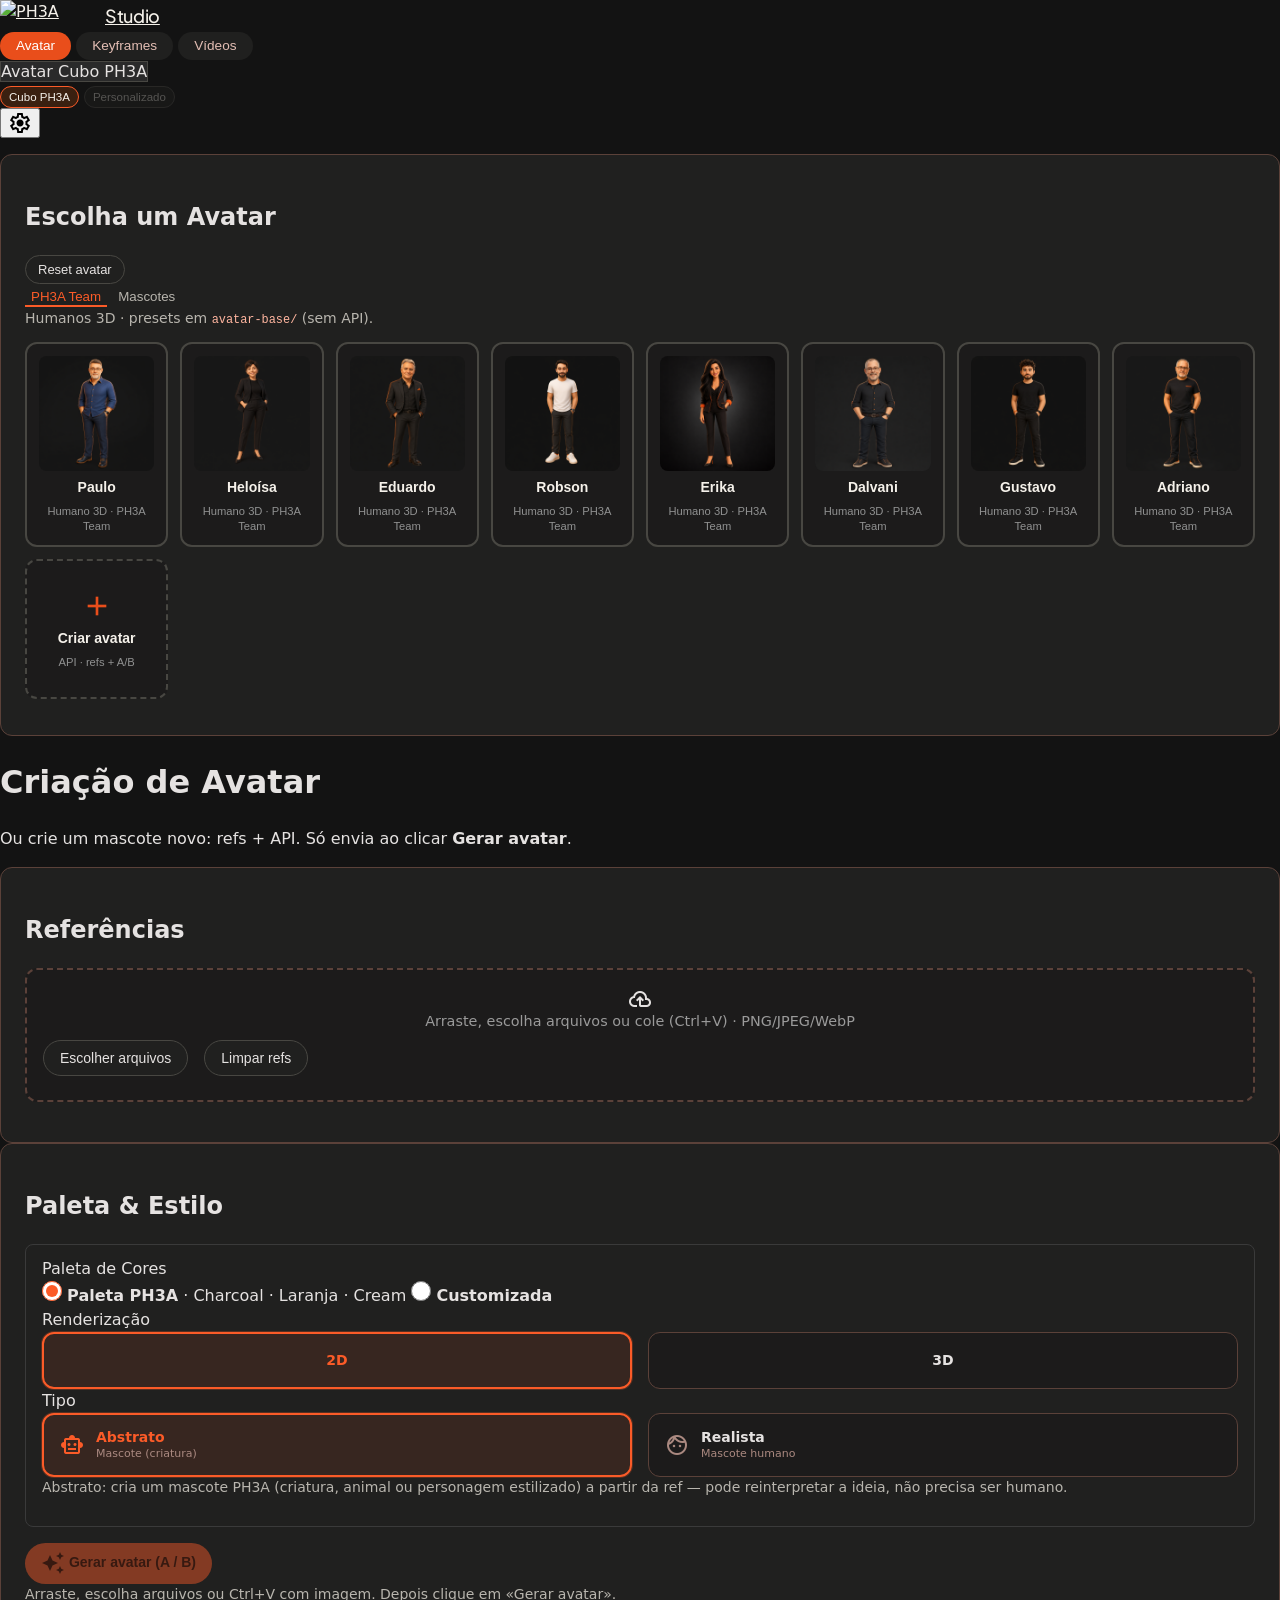
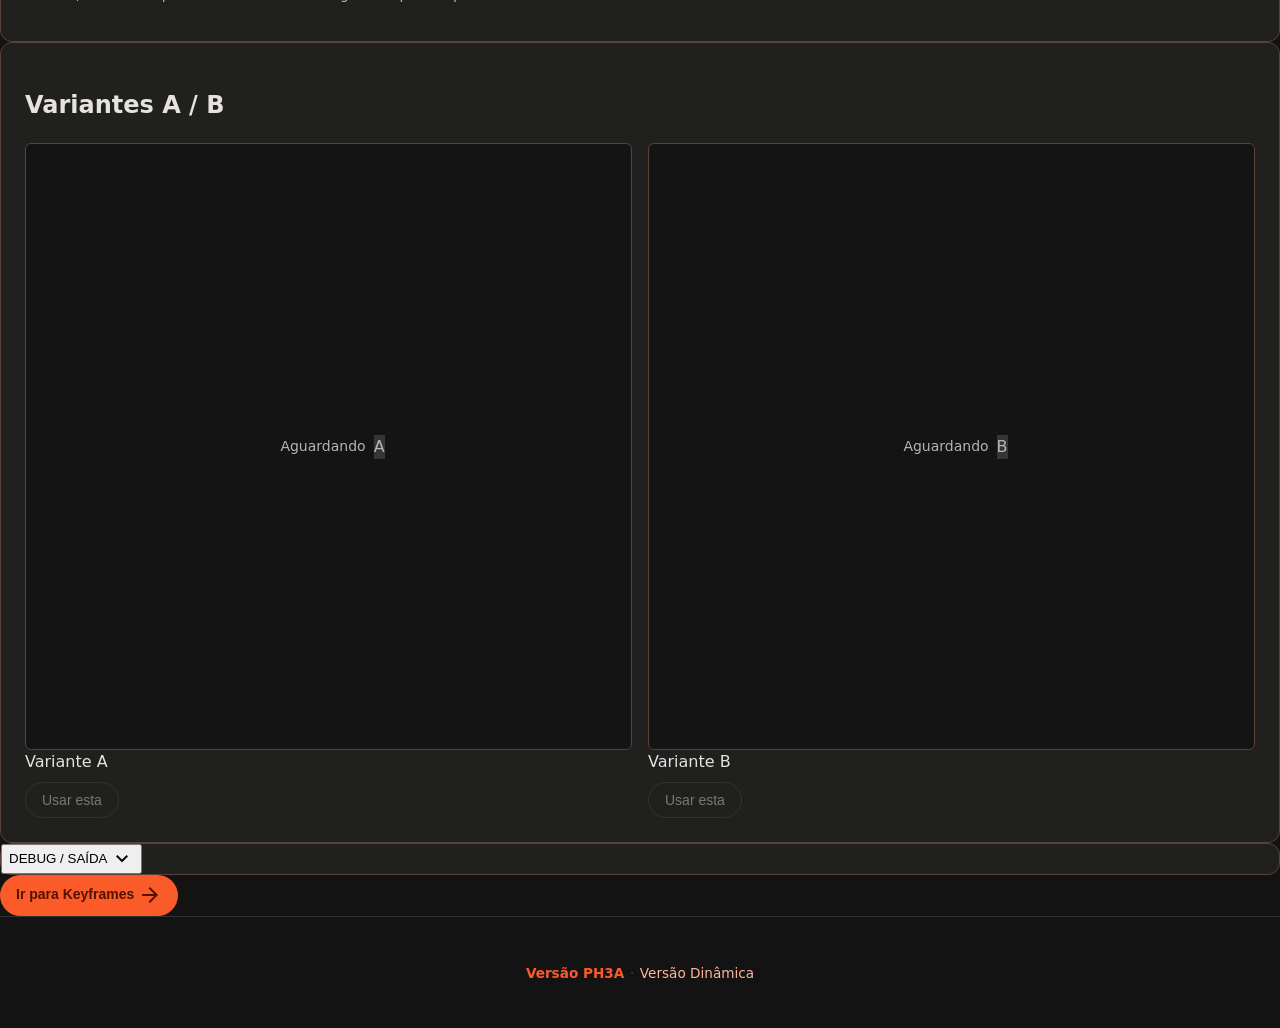
==== ph3a/index.html @ 09129ccf "." ====
<!DOCTYPE html>
<html class="dark" lang="pt-BR">
<head>
  <meta charset="UTF-8" />
  <meta name="viewport" content="width=device-width, initial-scale=1" />
  <title>PH3A Studio v2</title>
  <link rel="shortcut icon" type="image/x-icon" href="https://ph3a.com.br/Content/site/images/favicon-ph3a.ico" />
  <link rel="icon" type="image/x-icon" href="https://ph3a.com.br/Content/site/images/favicon-ph3a.ico" />
  <script src="https://cdn.tailwindcss.com?plugins=forms,container-queries"></script>
  <script src="js/stitch-theme.js"></script>
  <link href="https://fonts.googleapis.com/css2?family=Plus+Jakarta+Sans:wght@400;500;600;700&family=Inter:wght@400;500;600&family=JetBrains+Mono:wght@400&display=swap" rel="stylesheet" />
  <link href="https://fonts.googleapis.com/css2?family=Material+Symbols+Outlined:wght,FILL@100..700,0..1&display=swap" rel="stylesheet" />
  <link rel="stylesheet" href="../styles.css" />
  <link rel="stylesheet" href="css/stitch-bridge.css" />
  <script>window.PH3A_ASSET_BASE = "../";</script>
</head>
<body class="ph3a-stitch bg-background text-on-background font-body-md min-h-screen pb-16">

  <!-- TopNavBar (layout/stitch) -->
  <header class="fixed top-0 w-full h-nav_height z-50 bg-background border-b border-outline-variant flex justify-between items-center px-4 md:px-margin_desktop gap-2">
    <a href="index.html" id="studioBrandLink" class="studio-brand shrink-0 no-underline" aria-label="PH3A Studio — início">
      <img
        id="studioBrandLogo"
        src="https://ph3a.com.br/Content/site/images/logo-ph3.webp"
        alt="PH3A"
        class="studio-brand-logo"
        width="100"
        height="32"
        decoding="async"
      />
      <span id="studioBrandSuffix" class="studio-brand-suffix">Studio</span>
    </a>

    <nav class="flex items-center gap-1 sm:gap-2 overflow-x-auto max-w-[50vw] md:max-w-none" role="tablist">
      <button type="button" class="stitch-tab-btn v2-tab-btn stitch-tab-active px-4 md:px-6 py-2 rounded-full font-label-md text-label-md" data-tab="avatar" role="tab">Avatar</button>
      <button type="button" class="stitch-tab-btn v2-tab-btn stitch-tab-inactive px-4 md:px-6 py-2 rounded-full font-label-md text-label-md" data-tab="keyframes" role="tab">Keyframes</button>
      <button type="button" class="stitch-tab-btn v2-tab-btn stitch-tab-inactive px-4 md:px-6 py-2 rounded-full font-label-md text-label-md" data-tab="videos" role="tab">Vídeos</button>
    </nav>

    <div class="flex items-center gap-2 md:gap-4 shrink-0">
      <img id="navbarAvatarThumb" class="w-8 h-8 rounded-full object-cover border border-primary-container" alt="" hidden />
      <span id="navbarAvatarBadge" class="hidden lg:inline text-label-sm px-2 py-1 rounded-full stitch-badge-cubo max-w-[140px] truncate" title="Avatar em uso nos keyframes">Avatar Cubo PH3A</span>
      <div class="stitch-mode-toggle hidden xl:flex gap-1">
        <button type="button" class="is-active" data-avatar-mode="cubo">Cubo PH3A</button>
        <button type="button" data-avatar-mode="custom" id="btnAvatarModeCustom" disabled>Personalizado</button>
      </div>
      <button type="button" id="btnOpenSettings" class="p-2 rounded-full text-on-surface-variant hover:bg-surface-container-high transition-colors" title="API narrativas">
        <span class="material-symbols-outlined">settings</span>
      </button>
    </div>
  </header>

  <!-- —— Aba Avatar (layout/stitch/avatar-tab.html) —— -->
  <main id="panelAvatar" class="stitch-panel v2-panel is-active" data-panel="avatar">
    <div class="pt-24 px-margin_mobile md:px-margin_desktop flex flex-col items-center">
      <div class="w-full max-w-[920px] space-y-6">
        <section class="stitch-card avatar-picker-v2 p-0 overflow-hidden" id="avatarPickerV2">
          <div class="avatar-picker-v2-header flex items-center justify-between px-6 py-4 bg-surface-container border-b border-outline-variant">
            <h2 class="text-label-md font-headline-md text-on-surface m-0">Escolha um Avatar</h2>
            <button type="button" class="btn secondary avatar-preset-reset shrink-0" id="btnResetAvatarV2" title="Volta ao Cubo PH3A padrão nos Keyframes">
              Reset avatar
            </button>
          </div>
          <div class="avatar-picker-v2-tabs flex bg-surface-container-high border-b border-outline-variant overflow-x-auto" role="tablist" aria-label="Tipo de avatar">
            <button type="button" class="avatar-picker-v2-tab is-active px-6 py-3 text-label-md shrink-0" data-picker-tab="team" role="tab" aria-selected="true">PH3A Team</button>
            <button type="button" class="avatar-picker-v2-tab px-6 py-3 text-label-md text-on-surface-variant shrink-0" data-picker-tab="mascot" role="tab" aria-selected="false">Mascotes</button>
          </div>
          <div class="avatar-picker-v2-body p-6">
            <div id="avatarPickerV2PanelTeam" class="avatar-picker-v2-panel" data-picker-panel="team">
              <p class="hint mb-4">Humanos 3D · presets em <code>avatar-base/</code> (sem API).</p>
              <div id="avatarPickerV2TeamGrid" class="avatar-preset-grid is-loading" aria-busy="true" aria-label="PH3A Team"></div>
            </div>
            <div id="avatarPickerV2PanelMascot" class="avatar-picker-v2-panel hidden" data-picker-panel="mascot" hidden>
              <p class="hint mb-4">Mascotes em <code>ph3a/avatar/</code> — PNG + profile prontos, sem gastar API.</p>
              <div id="avatarPickerV2MascotGrid" class="avatar-preset-grid is-loading" aria-busy="true" aria-label="Mascotes PH3A"></div>
            </div>
            <p class="hint avatar-preset-status mt-4" id="avatarPickerV2Status" aria-live="polite"></p>
          </div>
        </section>

        <div id="avatarCustomBlock" class="space-y-6">
        <div class="mb-2">
          <h1 class="text-headline-lg font-headline-lg text-on-surface">Criação de Avatar</h1>
          <p class="text-body-md text-on-surface-variant mt-2">Ou crie um mascote novo: refs + API. Só envia ao clicar <strong>Gerar avatar</strong>.</p>
        </div>

        <section class="stitch-card">
          <h2 class="text-label-md font-headline-md text-on-surface mb-4">Referências</h2>
          <div class="mascot-drop avatar-ref-zone border-2 border-dashed border-outline-variant rounded-xl p-8 md:p-12 flex flex-col items-center justify-center bg-surface-container-low hover:bg-surface-container-high transition-colors cursor-pointer" id="avatarRefZone" tabindex="0">
            <span class="material-symbols-outlined text-primary text-5xl mb-4">cloud_upload</span>
            <p class="mascot-drop-label text-body-md text-on-surface-variant text-center">Arraste, escolha arquivos ou cole (Ctrl+V) · PNG/JPEG/WebP</p>
            <input type="file" id="avatarFileInput" accept="image/png,image/jpeg,image/webp" multiple hidden />
            <div class="row mt-4 flex flex-wrap gap-2 justify-center">
              <button type="button" class="btn secondary" id="btnPickRefs">Escolher arquivos</button>
              <button type="button" class="btn secondary" id="btnClearRefs">Limpar refs</button>
            </div>
            <div class="mascot-thumbs w-full mt-4" id="avatarRefThumbs"></div>
          </div>
        </section>

        <div class="grid grid-cols-1 md:grid-cols-2 gap-6">
          <section class="stitch-card flex flex-col h-full">
            <h2 class="text-label-md font-headline-md text-on-surface mb-6">Paleta &amp; Estilo</h2>
            <fieldset class="avatar-fieldset border-0 p-0 m-0 space-y-6 flex-grow">
              <div>
                <span class="text-label-sm text-tertiary uppercase tracking-wider mb-3 block">Paleta de Cores</span>
                <div class="flex flex-col gap-3">
                  <label class="avatar-palette-option flex items-center gap-3 cursor-pointer group">
                    <input type="radio" name="paletteMode" value="ph3a" checked class="avatar-palette-radio shrink-0" />
                    <span class="text-body-md text-on-surface group-hover:text-primary transition-colors"><strong>Paleta PH3A</strong> · Charcoal · Laranja · Cream</span>
                  </label>
                  <label class="avatar-palette-option flex items-center gap-3 cursor-pointer group">
                    <input type="radio" name="paletteMode" value="custom" class="avatar-palette-radio shrink-0" />
                    <span class="text-body-md text-on-surface group-hover:text-primary transition-colors"><strong>Customizada</strong></span>
                  </label>
                </div>
                <div id="paletteCustomFields" class="avatar-palette-custom mt-4 space-y-3" hidden>
                  <div class="row avatar-color-row flex flex-wrap gap-3">
                    <label class="field field-inline"><span>Primária</span><input type="color" id="colorPrimary" value="#1a1a1a" /></label>
                    <label class="field field-inline"><span>Acento</span><input type="color" id="colorAccent" value="#E94E1B" /></label>
                    <label class="field field-inline"><span>Claros</span><input type="color" id="colorText" value="#F5F1EA" /></label>
                  </div>
                  <label class="field"><span>Notas (opcional)</span><input type="text" id="paletteNotes" placeholder="ex.: acento só em bordas" /></label>
                </div>
              </div>
              <div>
                <span class="text-label-sm text-tertiary uppercase tracking-wider mb-3 block">Renderização</span>
                <div class="avatar-render-row">
                  <label class="avatar-render-option">
                    <input type="radio" name="renderMode" value="2d" checked class="sr-only" />
                    <span class="avatar-render-label">2D</span>
                  </label>
                  <label class="avatar-render-option">
                    <input type="radio" name="renderMode" value="3d" class="sr-only" />
                    <span class="avatar-render-label">3D</span>
                  </label>
                </div>
              </div>
              <div>
                <span class="text-label-sm text-tertiary uppercase tracking-wider mb-3 block">Tipo</span>
                <div class="avatar-kind-row">
                  <label class="avatar-kind-option" title="Mascote criatura / abstrato PH3A (comportamento atual)">
                    <input type="radio" name="avatarKind" value="abstract" checked class="sr-only" />
                    <span class="material-symbols-outlined avatar-kind-icon" aria-hidden="true">smart_toy</span>
                    <span class="avatar-kind-text">
                      <span class="avatar-kind-label">Abstrato</span>
                      <span class="avatar-kind-desc">Mascote (criatura)</span>
                    </span>
                  </label>
                  <label class="avatar-kind-option" title="Desenho humano estilizado com traços da foto enviada">
                    <input type="radio" name="avatarKind" value="human" class="sr-only" />
                    <span class="material-symbols-outlined avatar-kind-icon" aria-hidden="true">face</span>
                    <span class="avatar-kind-text">
                      <span class="avatar-kind-label">Realista</span>
                      <span class="avatar-kind-desc">Mascote humano</span>
                    </span>
                  </label>
                </div>
                <p class="hint text-caption mt-2 text-tertiary" id="avatarKindHint" aria-live="polite">
                  Abstrato: cria um mascote PH3A (criatura, animal ou personagem estilizado) a partir da ref — pode reinterpretar a ideia, não precisa ser humano.
                </p>
              </div>
            </fieldset>
            <button type="button" class="btn primary w-full mt-8 py-3 flex items-center justify-center gap-2" id="btnGenerateAvatar" disabled>
              <span class="material-symbols-outlined text-[20px]" style="font-variation-settings:'FILL' 1">auto_awesome</span>
              Gerar avatar (A / B)
            </button>
            <p class="hint avatar-status mt-3" id="avatarStatus" aria-live="polite"></p>
          </section>

          <section class="stitch-card">
            <h2 class="text-label-md font-headline-md text-on-surface mb-6">Variantes A / B</h2>
            <div class="avatar-variants-grid grid grid-cols-2 gap-4">
              <div class="avatar-variant-slot is-idle flex flex-col items-center w-full" data-variant="A">
                <div class="avatar-variant-frame relative w-full aspect-square rounded-xl overflow-hidden bg-surface-container-lowest">
                  <div class="avatar-variant-placeholder absolute inset-0">Aguardando</div>
                  <div class="avatar-variant-loading absolute inset-0 z-[2]">
                    <div class="avatar-variant-shimmer" aria-hidden="true"></div>
                    <div class="avatar-variant-spinner" aria-hidden="true"></div>
                    <span class="avatar-variant-loading-text">Gerando…</span>
                  </div>
                  <img class="avatar-variant-img absolute inset-0 w-full h-full object-contain rounded-lg" alt="Variante A" />
                  <div class="avatar-variant-badge absolute top-2 right-2 px-2 py-0.5 rounded text-[10px] font-bold leading-none">A</div>
                </div>
                <span class="avatar-variant-label mt-3 text-label-sm text-on-surface-variant">Variante A</span>
                <div class="avatar-variant-actions mt-3 flex flex-col gap-2 w-full">
                  <button type="button" class="btn secondary avatar-variant-pick w-full" data-pick="A" disabled>Usar esta</button>
                  <button type="button" class="btn secondary avatar-variant-download w-full" hidden>Baixar</button>
                </div>
              </div>
              <div class="avatar-variant-slot is-idle flex flex-col items-center w-full" data-variant="B">
                <div class="avatar-variant-frame relative w-full aspect-square rounded-xl overflow-hidden bg-surface-container-lowest">
                  <div class="avatar-variant-placeholder absolute inset-0">Aguardando</div>
                  <div class="avatar-variant-loading absolute inset-0 z-[2]">
                    <div class="avatar-variant-shimmer" aria-hidden="true"></div>
                    <div class="avatar-variant-spinner" aria-hidden="true"></div>
                    <span class="avatar-variant-loading-text">Gerando…</span>
                  </div>
                  <img class="avatar-variant-img absolute inset-0 w-full h-full object-contain rounded-lg" alt="Variante B" />
                  <div class="avatar-variant-badge absolute top-2 right-2 px-2 py-0.5 rounded text-[10px] font-bold leading-none">B</div>
                </div>
                <span class="avatar-variant-label mt-3 text-label-sm text-on-surface-variant">Variante B</span>
                <div class="avatar-variant-actions mt-3 flex flex-col gap-2 w-full">
                  <button type="button" class="btn secondary avatar-variant-pick w-full" data-pick="B" disabled>Usar esta</button>
                  <button type="button" class="btn secondary avatar-variant-download w-full" hidden>Baixar</button>
                </div>
              </div>
            </div>
          </section>
        </div>

        <section class="stitch-card avatar-debug-section p-0 overflow-hidden" id="avatarDebugSection">
          <button type="button" class="avatar-debug-toggle w-full flex items-center justify-between px-6 py-4 text-left bg-surface-container hover:bg-surface-container-high transition-colors" id="avatarDebugToggle" aria-expanded="false">
            <span class="text-label-md font-headline-md text-on-surface">DEBUG / SAÍDA</span>
            <span class="material-symbols-outlined text-on-surface-variant avatar-debug-chevron transition-transform duration-200" id="avatarDebugChevron">expand_more</span>
          </button>
          <div class="avatar-debug-body hidden border-t border-outline-variant" id="avatarDebugBody">
            <div class="avatar-debug-tabs flex bg-surface-container-high border-b border-outline-variant overflow-x-auto" role="tablist">
              <button type="button" class="avatar-debug-tab is-active px-6 py-3 text-label-md shrink-0" data-debug-tab="profile" role="tab">Profile keyframes</button>
              <button type="button" class="avatar-debug-tab px-6 py-3 text-label-md text-on-surface-variant shrink-0" data-debug-tab="api" role="tab">API GPT</button>
            </div>
            <div class="p-6 space-y-3">
              <div id="avatarDebugPanelProfile" class="avatar-debug-panel" data-debug-panel="profile">
                <div class="flex flex-wrap gap-2 mb-3">
                  <button type="button" class="btn primary" id="btnCopyAvatarOutput">
                    <span class="material-symbols-outlined text-[16px] align-middle">content_copy</span> Copiar profile
                  </button>
                </div>
                <p class="hint mb-2" id="avatarDebugProfileHint">Substitui CUBO_PH nos prompts quando «Personalizado» estiver ativo. Gere o avatar para preencher.</p>
                <textarea id="avatarOutputText" class="output-text avatar-output-text w-full min-h-[220px] custom-scrollbar resize-y" readonly spellcheck="false" placeholder="Profile aparece aqui após gerar…"></textarea>
              </div>
              <div id="avatarDebugPanelApi" class="avatar-debug-panel hidden" data-debug-panel="api">
                <p class="hint mb-2">Prompts enviados e respostas brutas (visão gpt-4o-mini + images/edits).</p>
                <textarea id="avatarApiDebugText" class="output-text w-full min-h-[220px] custom-scrollbar resize-y font-mono text-sm" readonly spellcheck="false" placeholder="Log da API aparece aqui após gerar…"></textarea>
              </div>
            </div>
          </div>
        </section>
        </div><!-- /avatarCustomBlock -->

        <footer class="flex justify-end pt-2 pb-8">
          <button type="button" class="btn primary px-8 py-3 flex items-center gap-2" id="btnGoKeyframes">
            Ir para Keyframes <span class="material-symbols-outlined">arrow_forward</span>
          </button>
        </footer>
      </div>
    </div>
  </main>

  <!-- —— Aba Keyframes (layout/stitch/keyframes-tab.html) —— -->
  <main id="panelKeyframes" class="stitch-panel v2-panel" data-panel="keyframes" hidden>
    <div class="pt-nav_height pb-20 px-margin_mobile md:px-margin_desktop">
      <div class="max-w-[1100px] mx-auto mt-8 space-y-10">
        <section class="space-y-4">
          <div class="section-heading-row flex items-center justify-between gap-4 flex-wrap">
            <div class="flex items-center gap-4">
              <span class="w-10 h-10 rounded-full bg-primary-container text-on-primary-container flex items-center justify-center font-bold shrink-0">1</span>
              <h2 class="text-headline-md font-headline-md">Base do Produto</h2>
            </div>
            <button type="button" class="btn secondary shrink-0" id="btnBaseExample" data-studio-dynamic-only hidden>Exemplo</button>
          </div>
          <div class="stitch-card space-y-4">
            <div data-studio-ph3a-only class="base-preset-block">
              <label class="field block">
                <span class="base-preset-label text-label-md">Base de conhecimento</span>
                <div class="row align-end flex flex-wrap gap-2 mt-2">
                  <select id="basePreset" class="base-select flex-1 min-w-[200px] h-12 px-4">
                    <option value="">Escolhe o produto</option>
                  </select>
                  <button type="button" class="btn primary" id="btnLoadPreset" disabled>Carregar base</button>
                </div>
              </label>
              <p class="hint" id="basePresetHint">Não encontrou o produto? Use «Entrada manual ou upload» abaixo com um .txt seu.</p>
            </div>
            <div data-studio-dynamic-only hidden>
              <p class="hint mb-3">White label — envie ou cole a base do cliente (.txt). A IA analisa marca, paleta e metáforas visuais antes das narrativas.</p>
            </div>
            <details id="baseManualDetails" class="base-manual-details">
              <summary class="base-manual-summary">Entrada manual ou upload de arquivo (.txt)</summary>
              <div class="base-manual-inner space-y-4">
                <label class="field block">
                  <span>Upload de arquivo</span>
                  <input type="file" id="fileBase" accept=".txt,text/plain" class="mt-2 w-full" />
                </label>
                <label class="field block">
                  <span>Colar base de dados</span>
                  <textarea id="baseText" rows="6" placeholder="Cole o conteúdo aqui…" class="mt-2 w-full"></textarea>
                </label>
                <div data-studio-dynamic-only hidden class="space-y-3">
                  <button type="button" class="btn primary w-full sm:w-auto" id="btnAnalyzeBase">Carregar base</button>
                  <p class="hint dynamic-base-status" id="dynamicBaseStatus" aria-live="polite">Cole a base do cliente e clique em «Carregar base».</p>
                  <p class="hint dynamic-brand-summary" id="dynamicBrandSummary" hidden></p>
                  <div id="dynamicPalettePicker" class="dynamic-palette-picker" hidden>
                    <span class="text-label-sm text-tertiary uppercase tracking-wider block mb-3">Paleta sugerida (escolha uma)</span>
                    <div id="dynamicPaletteGrid" class="dynamic-palette-grid"></div>
                  </div>
                </div>
              </div>
            </details>
            <div class="row flex flex-wrap gap-4">
              <label class="field flex flex-1 min-w-[180px]"><span>Produto (tela)</span><input type="text" id="productName" placeholder="NOME DO PRODUTO" /></label>
              <label class="field flex flex-1 min-w-[180px]"><span>Tagline (cena 4)</span><input type="text" id="tagline" placeholder="Frase pt-BR" /></label>
            </div>
            <label class="field block" data-studio-ph3a-only>
              <span>Perfil</span>
              <select id="productProfile" class="mt-2 w-full h-12 px-4">
                <option value="auto">Automático</option>
                <option value="databusca">DataBusca</option>
                <option value="datatag">DataTag</option>
                <option value="datafraud">DataFraud</option>
                <option value="datadossie">DataDossiê</option>
                <option value="datacob">DataCob</option>
                <option value="datarc6">DataRC6</option>
                <option value="generic">Genérico</option>
              </select>
            </label>
            <button type="button" class="btn primary" id="btnNarratives">Gerar 5 narrativas</button>
            <p class="hint" id="narrativeSourceHint"></p>
          </div>
        </section>

        <section class="space-y-4">
          <div class="flex items-center gap-4">
            <span class="w-10 h-10 rounded-full bg-primary-container text-on-primary-container flex items-center justify-center font-bold shrink-0">2</span>
            <h2 class="text-headline-md font-headline-md">Narrativa</h2>
          </div>
          <div class="stitch-card">
            <p class="hint mb-4" id="narrativeHint">Carregue a base e gere narrativas.</p>
            <div id="narrativeList" class="narrative-list space-y-3"></div>
          </div>
        </section>

        <section class="space-y-4" id="keyframesApiSection">
          <div class="flex items-center justify-between flex-wrap gap-4">
            <div class="flex items-center gap-4">
              <span class="w-10 h-10 rounded-full bg-primary-container text-on-primary-container flex items-center justify-center font-bold shrink-0">3</span>
              <h2 class="text-headline-md font-headline-md">Keyframes por API</h2>
            </div>
          </div>
          <div class="stitch-card space-y-4">
            <p class="hint" id="kfApiNarrativeHint">Selecione narrativa no §2.</p>
            <div class="mascot-drop border-2 border-dashed border-outline-variant rounded-xl p-6 bg-surface-container-low" id="mascotDropZone">
              <p class="mascot-drop-label text-center text-on-surface-variant mb-3">Referência visual do avatar (auto se personalizado; ou arraste fotos do cubo)</p>
              <input type="file" id="mascotFileInput" accept="image/png,image/jpeg,image/webp" multiple hidden />
              <div class="flex justify-center"><button type="button" class="btn secondary mascot-pick-btn" id="btnMascotPick">Escolher arquivos</button></div>
              <div class="mascot-thumbs mt-4" id="mascotThumbs"></div>
            </div>
            <div class="kf-gen-toolbar space-y-3">
              <div class="row kf-gen-buttons flex flex-wrap gap-2">
                <button type="button" class="btn" data-kf-gen="1" disabled>KF 1</button>
                <button type="button" class="btn" data-kf-gen="2" disabled>KF 2</button>
                <button type="button" class="btn" data-kf-gen="3" disabled>KF 3</button>
                <button type="button" class="btn" data-kf-gen="4" disabled>KF 4</button>
                <span class="kf-gen-sep hidden sm:inline">|</span>
                <button type="button" class="btn primary" data-kf-gen="1-2" disabled>1–2</button>
                <button type="button" class="btn primary" data-kf-gen="3-4" disabled>3–4</button>
              </div>
              <div class="row flex flex-wrap gap-2">
                <button type="button" class="btn secondary" id="btnKfDownloadAll">Baixar 4</button>
                <button type="button" class="btn secondary" id="btnKfClear">Limpar</button>
              </div>
            </div>
            <p class="gemini-status" id="kfApiStatus" aria-live="polite"></p>
            <div class="kf-preview-grid grid grid-cols-2 md:grid-cols-4 gap-4" id="kfPreviewGrid">
              <div class="kf-slot is-idle" data-kf="1">
                <p class="kf-slot-title text-label-sm mb-2">keyframe_1.png</p>
                <div class="kf-slot-frame aspect-video bg-surface-container-low rounded-lg border border-outline-variant relative overflow-hidden">
                  <div class="kf-slot-idle absolute inset-0"><span class="kf-slot-idle-icon">16:9</span><span class="kf-slot-idle-text text-label-sm">Aguardando</span></div>
                  <div class="kf-slot-loading absolute inset-0 bg-surface-container-highest/40"><div class="kf-spinner"></div><span class="kf-slot-loading-text text-label-sm">Gerando…</span></div>
                  <div class="kf-slot-error absolute inset-0"><span class="kf-slot-error-text">Falhou</span></div>
                  <img class="kf-slot-img absolute inset-0 w-full h-full object-cover" alt="" />
                </div>
                <button type="button" class="btn secondary kf-slot-download mt-2 w-full text-sm" hidden>Baixar</button>
              </div>
              <div class="kf-slot is-idle" data-kf="2">
                <p class="kf-slot-title text-label-sm mb-2">keyframe_2.png</p>
                <div class="kf-slot-frame aspect-video bg-surface-container-low rounded-lg border border-outline-variant relative overflow-hidden">
                  <div class="kf-slot-idle absolute inset-0"><span class="kf-slot-idle-icon">16:9</span><span class="kf-slot-idle-text text-label-sm">Aguardando</span></div>
                  <div class="kf-slot-loading absolute inset-0 bg-surface-container-highest/40"><div class="kf-spinner"></div><span class="kf-slot-loading-text text-label-sm">Gerando…</span></div>
                  <div class="kf-slot-error absolute inset-0"><span class="kf-slot-error-text">Falhou</span></div>
                  <img class="kf-slot-img absolute inset-0 w-full h-full object-cover" alt="" />
                </div>
                <button type="button" class="btn secondary kf-slot-download mt-2 w-full text-sm" hidden>Baixar</button>
              </div>
              <div class="kf-slot is-idle" data-kf="3">
                <p class="kf-slot-title text-label-sm mb-2">keyframe_3.png</p>
                <div class="kf-slot-frame aspect-video bg-surface-container-low rounded-lg border border-outline-variant relative overflow-hidden">
                  <div class="kf-slot-idle absolute inset-0"><span class="kf-slot-idle-icon">16:9</span><span class="kf-slot-idle-text text-label-sm">Aguardando</span></div>
                  <div class="kf-slot-loading absolute inset-0 bg-surface-container-highest/40"><div class="kf-spinner"></div><span class="kf-slot-loading-text text-label-sm">Gerando…</span></div>
                  <div class="kf-slot-error absolute inset-0"><span class="kf-slot-error-text">Falhou</span></div>
                  <img class="kf-slot-img absolute inset-0 w-full h-full object-cover" alt="" />
                </div>
                <button type="button" class="btn secondary kf-slot-download mt-2 w-full text-sm" hidden>Baixar</button>
              </div>
              <div class="kf-slot is-idle" data-kf="4">
                <p class="kf-slot-title text-label-sm mb-2">keyframe_4.png</p>
                <div class="kf-slot-frame aspect-video bg-surface-container-low rounded-lg border border-outline-variant relative overflow-hidden">
                  <div class="kf-slot-idle absolute inset-0"><span class="kf-slot-idle-icon">16:9</span><span class="kf-slot-idle-text text-label-sm">Aguardando</span></div>
                  <div class="kf-slot-loading absolute inset-0 bg-surface-container-highest/40"><div class="kf-spinner"></div><span class="kf-slot-loading-text text-label-sm">Gerando…</span></div>
                  <div class="kf-slot-error absolute inset-0"><span class="kf-slot-error-text">Falhou</span></div>
                  <img class="kf-slot-img absolute inset-0 w-full h-full object-cover" alt="" />
                </div>
                <button type="button" class="btn secondary kf-slot-download mt-2 w-full text-sm" hidden>Baixar</button>
              </div>
            </div>
          </div>
        </section>

        <footer class="flex justify-end pt-2 pb-8">
          <button type="button" class="btn primary px-8 py-3 flex items-center gap-2" id="btnGoVideos">
            Ir para Vídeos <span class="material-symbols-outlined">arrow_forward</span>
          </button>
        </footer>
      </div>
    </div>
  </main>

  <!-- —— Aba Vídeos (layout/stitch/videos-tab.html) —— -->
  <main id="panelVideos" class="stitch-panel v2-panel" data-panel="videos" hidden>
    <div class="pt-24 pb-12 px-margin_mobile md:px-margin_desktop max-w-container_max_width mx-auto">
      <div class="mb-8 relative overflow-hidden rounded-xl bg-surface-container-low border border-outline-variant p-6 md:p-8">
        <div class="relative z-10">
          <div class="flex items-center gap-2 mb-2">
            <span class="inline-block w-3 h-3 rounded-full bg-primary-container animate-pulse"></span>
            <h1 class="text-headline-lg font-headline-lg text-on-surface" id="videosAvatarBanner">Avatar Cubo PH3A — CUBO-PH</h1>
          </div>
          <p class="text-on-surface-variant max-w-2xl font-body-md">Roteiros para Google Flow — escolha Omni ou Extend, gere os <code>.txt</code> e copie para o Flow.</p>
        </div>
        <div class="absolute -right-20 -top-20 w-64 h-64 bg-primary-container opacity-10 rounded-full blur-[100px]"></div>
      </div>

      <div class="grid grid-cols-1 lg:grid-cols-12 gap-gutter">
        <section class="lg:col-span-8 flex flex-col gap-gutter">
          <h2 class="text-headline-md font-headline-md text-on-surface px-2">Modo de Vídeo</h2>
          <div class="ph3a-video-modes grid grid-cols-1 md:grid-cols-2 gap-gutter" id="videoModeCards" role="radiogroup" aria-label="Modo de vídeo no Flow">
            <label class="ph3a-mode-card stitch-card group cursor-pointer is-selected" data-mode="omni">
              <input type="radio" name="vertente" value="omni" checked class="sr-only" />
              <h3 class="text-headline-md font-headline-md mb-2">Omni</h3>
              <p class="text-on-surface-variant text-body-md mb-2">~10s · clipe único</p>
              <div class="flex items-center gap-2 text-primary font-label-md">
                <span class="material-symbols-outlined text-sm">bolt</span> roteiro-flow.txt · v2
              </div>
            </label>
            <label class="ph3a-mode-card stitch-card group cursor-pointer" data-mode="extend">
              <input type="radio" name="vertente" value="extend" class="sr-only" />
              <h3 class="text-headline-md font-headline-md mb-2">Extend</h3>
              <p class="text-on-surface-variant text-body-md mb-2">8s + 8s · keyframes sequenciais</p>
              <div class="flex items-center gap-2 text-primary font-label-md">
                <span class="material-symbols-outlined text-sm" style="font-variation-settings:'FILL' 1">check_circle</span> split-1 · split-2
              </div>
            </label>
          </div>

          <div class="flex flex-wrap gap-2 px-2">
            <button type="button" class="btn primary" id="btnExport" disabled>Gerar arquivos .txt</button>
          </div>
          <p class="hint px-2" id="videoExportHint">Selecione uma narrativa na aba Keyframes (§2) para habilitar.</p>

          <div class="stitch-card output-section mt-2" id="outputSection">
            <div class="flex items-center justify-between mb-4 flex-wrap gap-2">
              <h2 class="text-headline-md font-headline-md text-on-surface">Script do Flow</h2>
              <span class="text-label-md text-on-surface-variant bg-surface-container-highest px-3 py-1 rounded-full border border-outline-variant">Apenas leitura</span>
            </div>
            <p class="hint mb-4" id="outputEmptyHint">Escolha Omni ou Extend acima e clique em «Gerar arquivos .txt».</p>
            <div id="outputReady" class="output-ready" hidden>
              <div class="tabs flex bg-surface-container-high border-b border-outline-variant rounded-t-lg overflow-x-auto" id="outputTabs"></div>
              <p class="output-filename text-label-sm text-on-surface-variant px-2 py-2" id="outputFileName"></p>
              <div class="output-actions flex flex-wrap gap-2 px-2 pb-2">
                <button type="button" class="btn primary" id="btnCopyActive">Copiar aba</button>
                <button type="button" class="btn secondary" id="btnDownloadActive">Baixar</button>
                <button type="button" class="btn secondary" id="btnOpenV2" hidden>roteiro-flow-v2</button>
                <span class="copy-status text-label-sm" id="copyStatus"></span>
              </div>
              <textarea id="outputText" class="output-text w-full min-h-[280px] custom-scrollbar rounded-b-lg border-0" readonly spellcheck="false"></textarea>
            </div>
          </div>

          <div class="flex gap-2">
            <button type="button" class="btn secondary" id="btnGoKeyframesFromVideos">← Keyframes</button>
          </div>
        </section>

        <aside class="lg:col-span-4 flex flex-col gap-gutter">
          <div class="stitch-card">
            <h2 class="text-headline-md font-headline-md text-on-surface mb-6">Instruções do Flow</h2>
            <ul class="ph3a-checklist space-y-4 list-none p-0 m-0">
              <li class="flex items-start gap-3 p-3 rounded-lg bg-surface-container-low border border-outline-variant">
                <span class="material-symbols-outlined text-primary shrink-0">image</span>
                <span>Keyframes PNG na ordem <code>keyframe_1…4</code></span>
              </li>
              <li class="flex items-start gap-3 p-3 rounded-lg bg-surface-container-low border border-outline-variant">
                <span class="material-symbols-outlined text-primary shrink-0">movie</span>
                <span>Omni: um clipe ~10s com roteiro-flow ou v2</span>
              </li>
              <li class="flex items-start gap-3 p-3 rounded-lg bg-surface-container-low border border-outline-variant">
                <span class="material-symbols-outlined text-primary shrink-0">extension</span>
                <span>Extend: clipe 1 → EXTEND → split-2</span>
              </li>
              <li class="flex items-start gap-3 p-3 rounded-lg bg-surface-container-low border border-outline-variant">
                <span class="material-symbols-outlined text-primary shrink-0">person</span>
                <span>Avatar ativo = mesmo dos keyframes</span>
              </li>
            </ul>
          </div>
        </aside>
      </div>
    </div>
  </main>

  <!-- Modal (layout/stitch/settings-modal.html) -->
  <div id="settingsModal" class="stitch-modal-overlay" hidden>
    <div class="stitch-modal stitch-settings-modal" role="dialog" aria-labelledby="settingsModalTitle">
      <div class="flex justify-between items-center px-6 py-4 border-b border-outline-variant bg-surface-container">
        <h2 id="settingsModalTitle" class="text-headline-md font-headline-md text-on-surface">Configurações · API narrativas</h2>
        <button type="button" class="p-1 hover:bg-surface-container-highest rounded-full transition-colors text-on-surface-variant" id="btnCloseSettings" aria-label="Fechar">
          <span class="material-symbols-outlined">close</span>
        </button>
      </div>
      <div class="p-6 space-y-6 max-h-[70vh] overflow-y-auto custom-scrollbar">
        <p class="hint">Padrão recomendado: <strong>ChatGPT</strong>. Templates locais funcionam offline.</p>
        <div class="settings-source-grid mode-options" role="radiogroup" aria-label="Fonte das narrativas">
          <label class="settings-source-option mode-option" id="modeLocalLabel">
            <span class="material-symbols-outlined settings-source-icon" aria-hidden="true">storage</span>
            <span class="settings-source-label">Templates locais</span>
            <input type="radio" name="textSource" value="local" class="settings-source-radio" />
          </label>
          <label class="settings-source-option mode-option selected" id="modeOpenAiLabel">
            <span class="material-symbols-outlined settings-source-icon is-filled" aria-hidden="true">bolt</span>
            <span class="settings-source-label">ChatGPT (OpenAI)</span>
            <input type="radio" name="textSource" value="openai" checked class="settings-source-radio" />
          </label>
          <label class="settings-source-option mode-option" id="modeGeminiLabel">
            <span class="material-symbols-outlined settings-source-icon" aria-hidden="true">auto_awesome</span>
            <span class="settings-source-label">Gemini</span>
            <input type="radio" name="textSource" value="gemini" class="settings-source-radio" />
          </label>
        </div>

        <details class="gemini-details" id="openaiDetails" open>
          <summary class="font-label-md cursor-pointer py-2 border-b border-outline-variant/50">OpenAI / ChatGPT</summary>
          <div class="gemini-inner mt-4 space-y-4">
            <label class="field block">
              <span class="text-label-sm text-on-surface-variant">Chave sk-…</span>
              <input type="password" id="openaiApiKey" autocomplete="off" placeholder="sk-…" class="w-full mt-2 h-12 px-4 font-mono text-sm" />
            </label>
            <div class="row flex flex-wrap gap-2">
              <button type="button" class="btn primary" id="btnSaveOpenAiKey">Salvar</button>
              <button type="button" class="btn secondary" id="btnTestOpenAiKey">Testar</button>
              <button type="button" class="btn secondary" id="btnClearOpenAiStatus">Limpar</button>
            </div>
            <p class="gemini-status" id="openaiStatus"></p>
          </div>
        </details>

        <details class="gemini-details" id="geminiDetails">
          <summary class="font-label-md cursor-pointer py-2 border-b border-outline-variant/30">Gemini</summary>
          <div class="gemini-inner mt-4 space-y-4">
            <label class="field block">
              <span class="text-label-sm text-on-surface-variant">Chave AIza…</span>
              <input type="password" id="geminiApiKey" autocomplete="off" placeholder="AIza…" class="w-full mt-2 h-12 px-4 font-mono text-sm" />
            </label>
            <div class="row flex flex-wrap gap-2">
              <button type="button" class="btn primary" id="btnSaveKey">Salvar</button>
              <button type="button" class="btn secondary" id="btnTestKey">Testar</button>
              <button type="button" class="btn secondary" id="btnClearGeminiStatus">Limpar</button>
            </div>
            <p class="gemini-status" id="geminiStatus"></p>
          </div>
        </details>
      </div>
    </div>
  </div>

  <!-- Modal — preview textos dos 4 keyframes (narrativa) -->
  <div id="narrativePreviewModal" class="stitch-modal-overlay" hidden>
    <div class="stitch-modal stitch-modal-wide narrative-preview-modal" role="dialog" aria-labelledby="narrativePreviewModalTitle">
      <div class="flex justify-between items-center px-6 py-4 border-b border-outline-variant bg-surface-container">
        <div>
          <h2 id="narrativePreviewModalTitle" class="text-headline-md font-headline-md text-on-surface">Preview · keyframes</h2>
          <p class="hint mt-1 mb-0" id="narrativePreviewSubtitle"></p>
        </div>
        <button type="button" class="p-1 hover:bg-surface-container-highest rounded-full transition-colors text-on-surface-variant" id="btnCloseNarrativePreview" aria-label="Fechar">
          <span class="material-symbols-outlined">close</span>
        </button>
      </div>
      <div class="p-6 max-h-[75vh] overflow-y-auto custom-scrollbar">
        <p class="hint mb-4">Textos <strong>on-screen</strong> e <strong>feição</strong> por keyframe — revise antes de gerar PNGs. Padrão KF1: pensativa/séria (sem tristeza). A feição entra nos prompts de keyframe e vídeo.</p>
        <div id="narrativePreviewGrid" class="narrative-preview-grid"></div>

        <article class="kf-preview-card narrative-preview-vo mt-4">
          <header class="kf-preview-card-head">
            <span class="kf-preview-badge kf-preview-badge-vo" aria-hidden="true">
              <span class="material-symbols-outlined">mic</span>
            </span>
            <div>
              <h3 class="kf-preview-card-title">Narração · voz off (~10s)</h3>
              <span class="kf-preview-timing">Vai para roteiro-flow.txt — o Flow/Omni gera o áudio se você ativar VO lá</span>
            </div>
          </header>
          <div class="kf-preview-card-body">
            <p class="hint mb-3">Este texto <strong>não</strong> aparece nos keyframes. É lido pelo agente de vídeo (opcional). Clique em <strong>Salvar</strong> para gravar narração e feições nesta narrativa.</p>
            <label class="field block" for="narrativePreviewNarrationInput">
              <span class="sr-only">Texto da narração</span>
              <textarea id="narrativePreviewNarrationInput" class="narrative-preview-vo-input w-full min-h-[88px] px-4 py-3 rounded-lg border border-outline-variant bg-surface-container text-on-surface text-sm leading-relaxed resize-y" rows="3" placeholder="Ex.: Com DataRC6, a governança se torna parte essencial da operação…"></textarea>
            </label>
            <p class="hint mt-2 mb-0" id="narrativePreviewNarrationStatus" aria-live="polite"></p>
          </div>
        </article>

        <div class="flex flex-wrap gap-2 justify-end mt-6 narrative-preview-actions">
          <p class="hint narrative-preview-dirty-hint w-full mb-0 text-right" id="narrativePreviewDirtyHint" hidden>Alterações não salvas.</p>
          <button type="button" class="btn secondary" id="btnNarrativePreviewSelect">Usar esta narrativa</button>
          <button type="button" class="btn secondary" id="btnCloseNarrativePreviewFooter">Fechar</button>
          <button type="button" class="btn primary" id="btnNarrativePreviewSave">Salvar</button>
        </div>
      </div>
    </div>
  </div>

  <!-- Modal — exemplo de base (Uber · modo Dinâmico) -->
  <div id="baseExampleModal" class="stitch-modal-overlay" hidden>
    <div class="stitch-modal stitch-modal-wide" role="dialog" aria-labelledby="baseExampleModalTitle">
      <div class="flex justify-between items-center px-6 py-4 border-b border-outline-variant bg-surface-container">
        <h2 id="baseExampleModalTitle" class="text-headline-md font-headline-md text-on-surface">Exemplo de base · Uber</h2>
        <button type="button" class="p-1 hover:bg-surface-container-highest rounded-full transition-colors text-on-surface-variant" id="btnCloseBaseExample" aria-label="Fechar">
          <span class="material-symbols-outlined">close</span>
        </button>
      </div>
      <div class="p-6 space-y-4 max-h-[75vh] overflow-y-auto custom-scrollbar">
        <p class="hint">Texto fictício para testar o fluxo white label. Copie ou clique em «Usar no campo» — depois «Carregar base».</p>
        <textarea id="baseExampleText" class="output-text w-full min-h-[320px] font-mono text-sm custom-scrollbar resize-y" readonly spellcheck="false"></textarea>
        <div class="flex flex-wrap gap-2 justify-end">
          <button type="button" class="btn secondary" id="btnCopyBaseExample">Copiar</button>
          <button type="button" class="btn primary" id="btnUseBaseExample">Usar no campo</button>
        </div>
        <p class="hint base-example-copy-status" id="baseExampleCopyStatus" aria-live="polite"></p>
      </div>
    </div>
  </div>

  <footer class="footer">
    <p class="studio-mode-footer">
      <a href="#" id="linkStudioPh3a" class="studio-mode-link is-active">Versão PH3A</a>
      <span class="studio-mode-sep">·</span>
      <a href="#" id="linkStudioDynamic" class="studio-mode-link">Versão Dinâmica</a>
    </p>
  </footer>

  <script src="../config.local.js"></script>
  <script src="../ph3a-avatar-state.js"></script>
  <script src="../ph3a-dynamic-state.js"></script>
  <script src="../openai.js"></script>
  <script src="../gemini.js"></script>
  <script src="../avatar-api.js"></script>
  <script src="../keyframes-api.js"></script>
  <script src="../app.js"></script>
  <script src="../ph3a-dynamic-api.js"></script>
  <script src="../ph3a-dynamic-prompts.js"></script>
  <script src="../keyframes-ui.js"></script>
  <script src="../avatar-ui.js"></script>
  <script src="js/avatar-presets.js"></script>
  <script src="js/dynamic-ui.js"></script>
  <script src="js/studio-mode.js"></script>
  <script src="js/narrative-preview.js"></script>
  <script src="js/studio-shell.js"></script>
</body>
</html>
---- styles.css ----
:root {
  --bg: #1a1a1a;
  --card: #242424;
  --cream: #f5f1ea;
  --muted: #9a9a9a;
  --orange: #e94e1b;
  --orange-dim: #c43f14;
  --border: #333;
}

* {
  box-sizing: border-box;
}

body {
  margin: 0;
  font-family: "Segoe UI", system-ui, sans-serif;
  background: var(--bg);
  color: var(--cream);
  line-height: 1.5;
}

.header {
  padding: 1.5rem 2rem;
  border-bottom: 1px solid var(--border);
  background: linear-gradient(135deg, #1a1a1a 0%, #2a1810 100%);
}

.header h1 {
  margin: 0;
  font-size: 1.35rem;
}

.sub {
  margin: 0.35rem 0 0;
  color: var(--muted);
  font-size: 0.9rem;
}

.layout {
  max-width: 1100px;
  margin: 0 auto;
  padding: 1.5rem;
  display: flex;
  flex-direction: column;
  gap: 1.25rem;
}

.card {
  background: var(--card);
  border: 1px solid var(--border);
  border-radius: 10px;
  padding: 1.25rem 1.5rem;
}

.card h2 {
  margin: 0 0 1rem;
  font-size: 1rem;
  color: var(--orange);
}

.field {
  display: flex;
  flex-direction: column;
  gap: 0.35rem;
  margin-bottom: 0.85rem;
  font-size: 0.85rem;
  color: var(--muted);
}

.field input[type="text"],
.field input[type="file"],
.field select,
.field textarea {
  background: var(--bg);
  border: 1px solid var(--border);
  color: var(--cream);
  border-radius: 6px;
  padding: 0.5rem 0.65rem;
  font-size: 0.95rem;
}

.field textarea {
  resize: vertical;
  min-height: 120px;
}

.row {
  display: flex;
  flex-wrap: wrap;
  gap: 1rem;
}

.row .flex {
  flex: 1;
  min-width: 200px;
}

.row.align-end {
  align-items: flex-end;
}

.base-select {
  flex: 1;
  min-width: 180px;
  background: var(--bg);
  border: 1px solid var(--border);
  color: var(--cream);
  border-radius: 6px;
  padding: 0.5rem 0.65rem;
  font-size: 0.95rem;
}

.field code {
  color: var(--orange);
  font-size: 0.85em;
}

.btn {
  background: var(--border);
  color: var(--cream);
  border: none;
  padding: 0.55rem 1rem;
  border-radius: 6px;
  cursor: pointer;
  font-size: 0.9rem;
}

.btn:hover {
  filter: brightness(1.1);
}

.btn.primary {
  background: var(--orange);
  color: #fff;
  font-weight: 600;
}

.btn.primary:hover {
  background: var(--orange-dim);
}

.btn:disabled {
  opacity: 0.45;
  cursor: not-allowed;
}

.hint {
  font-size: 0.85rem;
  color: var(--muted);
  margin: 0 0 0.75rem;
}

.narrative-list {
  display: flex;
  flex-direction: column;
  gap: 0.65rem;
}

.narrative-item {
  border: 1px solid var(--border);
  border-radius: 8px;
  padding: 0.85rem 1rem;
  cursor: pointer;
  transition: border-color 0.15s;
}

.narrative-item:hover {
  border-color: var(--orange);
}

.narrative-item.selected {
  border-color: var(--orange);
  box-shadow: 0 0 0 1px var(--orange);
}

.narrative-item h3 {
  margin: 0 0 0.35rem;
  font-size: 0.95rem;
}

.narrative-item p {
  margin: 0;
  font-size: 0.82rem;
  color: var(--muted);
}

.chip {
  display: inline-flex;
  align-items: center;
  gap: 0.35rem;
  margin-right: 1rem;
  font-size: 0.9rem;
  cursor: pointer;
}

.tabs {
  display: flex;
  flex-wrap: wrap;
  gap: 0.35rem;
  margin-bottom: 0.75rem;
}

.tab {
  background: var(--bg);
  border: 1px solid var(--border);
  color: var(--cream);
  padding: 0.35rem 0.65rem;
  border-radius: 4px;
  font-size: 0.8rem;
  cursor: pointer;
}

.tab.active {
  border-color: var(--orange);
  color: var(--orange);
}

.output-section .output-ready {
  margin-top: 0.5rem;
}

.output-filename {
  margin: 0.5rem 0 0.75rem;
  font-size: 0.9rem;
  color: var(--cream);
  font-weight: 600;
}

.output-view-label {
  margin-bottom: 0;
}

.output-text {
  width: 100%;
  min-height: 320px;
  max-height: 55vh;
  background: var(--bg);
  border: 1px solid var(--border);
  border-radius: 6px;
  padding: 1rem;
  color: var(--cream);
  font-family: Consolas, "Courier New", monospace;
  font-size: 0.8rem;
  line-height: 1.45;
  resize: vertical;
  white-space: pre;
  overflow: auto;
}

.output-text:focus {
  outline: 1px solid var(--orange);
  border-color: var(--orange);
}

.btn.secondary {
  background: transparent;
  border: 1px solid var(--border);
}

.copy-status {
  font-size: 0.85rem;
  color: var(--orange);
  align-self: center;
}

.output-actions {
  display: flex;
  flex-wrap: wrap;
  align-items: center;
  gap: 0.65rem;
  margin-bottom: 0.85rem;
}

.footer {
  padding: 1rem 2rem 2rem;
  font-size: 0.8rem;
  color: var(--muted);
  border-top: 1px solid var(--border);
}

.footer code {
  color: var(--orange);
}

.mode-card h2 {
  margin-bottom: 0.75rem;
}

.mode-options {
  display: flex;
  flex-direction: column;
  gap: 0.65rem;
}

.mode-option {
  display: flex;
  flex-direction: column;
  gap: 0.25rem;
  padding: 0.85rem 1rem;
  border: 1px solid var(--border);
  border-radius: 8px;
  cursor: pointer;
  transition: border-color 0.15s;
}

.mode-option:has(input:checked) {
  border-color: var(--orange);
  box-shadow: 0 0 0 1px var(--orange);
}

.mode-option input {
  margin-right: 0.35rem;
}

.mode-option span {
  font-size: 0.82rem;
  color: var(--muted);
  padding-left: 1.35rem;
}

.mode-option strong {
  font-size: 0.95rem;
}

.gemini-details {
  margin-top: 1rem;
  border-top: 1px solid var(--border);
  padding-top: 0.75rem;
}

.gemini-details summary {
  cursor: pointer;
  color: var(--muted);
  font-size: 0.9rem;
  user-select: none;
}

.gemini-details summary:hover {
  color: var(--orange);
}

.gemini-inner {
  margin-top: 0.85rem;
}

.gemini-status {
  margin: 0.5rem 0 0;
  font-size: 0.85rem;
  color: var(--muted);
  line-height: 1.45;
}

.gemini-status.is-error {
  color: #f0a090;
  padding: 0.65rem 0.75rem;
  background: rgba(233, 78, 27, 0.08);
  border-radius: 6px;
  border-left: 3px solid var(--orange);
}

.gemini-details a {
  color: var(--orange);
}

.hint a {
  color: var(--orange);
}

.btn:disabled {
  opacity: 0.45;
  cursor: not-allowed;
}

.badge-optional {
  font-size: 0.75rem;
  font-weight: 600;
  color: var(--orange);
  vertical-align: middle;
}

.mascot-drop {
  border: 2px dashed var(--border);
  border-radius: 10px;
  padding: 1rem;
  margin: 0.75rem 0 1rem;
  text-align: center;
  background: rgba(255, 255, 255, 0.02);
  transition: border-color 0.15s, background 0.15s;
}

.mascot-drop.drag-over {
  border-color: var(--orange);
  background: rgba(233, 78, 27, 0.06);
}

.mascot-drop-label {
  margin: 0 0 0.5rem;
  color: var(--muted);
  font-size: 0.9rem;
}

.mascot-pick-btn {
  margin-bottom: 0.75rem;
}

.mascot-thumbs {
  display: flex;
  flex-wrap: wrap;
  gap: 0.5rem;
  justify-content: center;
  margin-top: 0.5rem;
}

.mascot-thumb {
  position: relative;
  width: 72px;
  height: 72px;
}

.mascot-thumb img {
  width: 100%;
  height: 100%;
  object-fit: cover;
  border-radius: 8px;
  border: 1px solid var(--border);
}

.mascot-thumb-remove {
  position: absolute;
  top: -6px;
  right: -6px;
  width: 22px;
  height: 22px;
  border-radius: 50%;
  border: none;
  background: var(--orange);
  color: #fff;
  cursor: pointer;
  font-size: 14px;
  line-height: 1;
}

.kf-gen-toolbar {
  margin: 1rem 0;
}

.kf-gen-label {
  display: block;
  font-size: 0.85rem;
  color: var(--muted);
  margin-bottom: 0.5rem;
}

.kf-gen-buttons {
  flex-wrap: wrap;
  align-items: center;
  gap: 0.5rem;
  margin-bottom: 0.5rem;
}

.kf-gen-sep {
  color: var(--border);
  padding: 0 0.25rem;
}

.kf-preview-grid {
  display: grid;
  grid-template-columns: repeat(4, 1fr);
  gap: 0.75rem;
  margin-top: 1rem;
}

@media (max-width: 900px) {
  .kf-preview-grid {
    grid-template-columns: repeat(2, 1fr);
  }
}

@media (max-width: 520px) {
  .kf-preview-grid {
    grid-template-columns: 1fr;
  }
}

.kf-slot {
  display: flex;
  flex-direction: column;
  gap: 0.35rem;
}

.kf-slot-title {
  margin: 0;
  font-size: 0.8rem;
  color: var(--orange);
  font-weight: 600;
}

.kf-slot-frame {
  position: relative;
  aspect-ratio: 16 / 9;
  background: linear-gradient(145deg, #141414 0%, #0d0d0d 100%);
  border: 1px solid var(--border);
  border-radius: 8px;
  overflow: hidden;
}

.kf-slot.is-loading .kf-slot-frame {
  border-color: rgba(233, 78, 27, 0.55);
  box-shadow: 0 0 0 1px rgba(233, 78, 27, 0.15);
}

.kf-slot.has-image .kf-slot-frame {
  border-color: var(--orange);
}

.kf-slot.is-error .kf-slot-frame {
  border-color: #c44;
}

/* Um overlay por vez — controlado pela classe do .kf-slot (não usar [hidden] aqui) */
.kf-slot-idle,
.kf-slot-loading,
.kf-slot-error {
  position: absolute;
  inset: 0;
  display: none;
  flex-direction: column;
  align-items: center;
  justify-content: center;
  gap: 0.5rem;
}

.kf-slot.is-idle .kf-slot-idle {
  display: flex;
}

.kf-slot.is-loading .kf-slot-loading {
  display: flex;
}

.kf-slot.is-error .kf-slot-error {
  display: flex;
}

.kf-slot-idle-icon {
  font-size: 0.75rem;
  font-weight: 700;
  letter-spacing: 0.08em;
  color: rgba(245, 241, 234, 0.25);
  border: 1px dashed rgba(245, 241, 234, 0.2);
  border-radius: 4px;
  padding: 0.2rem 0.45rem;
}

.kf-slot-idle-text,
.kf-slot-loading-text {
  font-size: 0.8rem;
  color: var(--muted);
}

.kf-slot-loading-text {
  color: var(--orange);
}

.kf-slot-error-text {
  font-size: 0.8rem;
  color: #f0a090;
}

.kf-spinner {
  width: 36px;
  height: 36px;
  border: 3px solid rgba(233, 78, 27, 0.2);
  border-top-color: var(--orange);
  border-radius: 50%;
  animation: kf-spin 0.75s linear infinite;
}

@keyframes kf-spin {
  to {
    transform: rotate(360deg);
  }
}

.kf-slot-img {
  position: absolute;
  inset: 0;
  width: 100%;
  height: 100%;
  object-fit: cover;
  display: none;
}

.kf-slot.has-image .kf-slot-img {
  display: block;
}

.kf-slot.has-image .kf-slot-idle,
.kf-slot.has-image .kf-slot-loading,
.kf-slot.has-image .kf-slot-error {
  display: none !important;
}

.kf-slot-download {
  font-size: 0.8rem;
  padding: 0.35rem 0.5rem;
}

#kfApiNarrativeHint.is-error {
  color: #f0a090;
}

/* —— avatar.html —— */
.layout-narrow {
  max-width: 920px;
  margin: 0 auto;
}

.avatar-ref-zone:focus {
  outline: 2px solid var(--accent, #e94e1b);
  outline-offset: 2px;
}

.avatar-fieldset {
  border: 1px solid #3a3a3a;
  border-radius: 8px;
  padding: 0.75rem 1rem 1rem;
  margin: 0 0 1rem;
}

.avatar-legend {
  padding: 0 0.35rem;
  color: #ccc;
  font-size: 0.85rem;
}

.avatar-radio {
  display: flex;
  flex-direction: column;
  gap: 0.15rem;
  margin-bottom: 0.5rem;
  cursor: pointer;
}

.avatar-radio span {
  font-size: 0.8rem;
  color: #999;
}

.avatar-palette-custom {
  margin-top: 0.75rem;
  padding-top: 0.75rem;
  border-top: 1px solid #333;
}

.avatar-color-row {
  flex-wrap: wrap;
  gap: 0.75rem;
}

.field-inline {
  flex: 1;
  min-width: 120px;
}

.field-inline input[type="color"] {
  width: 100%;
  height: 2.25rem;
  padding: 0.15rem;
  cursor: pointer;
}

.avatar-render-row {
  flex-direction: column;
  gap: 0.5rem;
}

.avatar-kind-row {
  flex-direction: column;
  gap: 0.5rem;
}

.avatar-generate-row {
  margin-top: 1rem;
}

.avatar-status.is-error {
  color: #f0a090;
}

.avatar-variants-grid {
  display: grid;
  grid-template-columns: 1fr 1fr;
  gap: 1rem;
}

@media (max-width: 640px) {
  .avatar-variants-grid {
    grid-template-columns: 1fr;
  }
}

.avatar-variant-slot {
  border: 1px solid #333;
  border-radius: 8px;
  padding: 0.75rem;
  background: #1e1e1e;
}

.avatar-variant-slot.is-selected {
  border-color: #e94e1b;
  box-shadow: 0 0 0 1px #e94e1b;
}

.avatar-variant-title {
  margin: 0 0 0.5rem;
  font-size: 0.95rem;
}

.avatar-variant-frame {
  position: relative;
  aspect-ratio: 1;
  background: #141414;
  border-radius: 6px;
  overflow: hidden;
  display: flex;
  align-items: center;
  justify-content: center;
}

.avatar-variant-placeholder {
  font-size: 0.8rem;
  color: #666;
  padding: 0.5rem;
  text-align: center;
}

.avatar-variant-slot.has-image .avatar-variant-placeholder {
  display: none;
}

.avatar-variant-slot.is-loading .avatar-variant-placeholder::after {
  content: " · gerando…";
  color: #e94e1b;
}

.avatar-variant-slot.is-error .avatar-variant-placeholder {
  color: #f0a090;
}

.avatar-variant-img {
  position: absolute;
  inset: 0;
  width: 100%;
  height: 100%;
  object-fit: contain;
  display: none;
}

.avatar-variant-slot.has-image .avatar-variant-img {
  display: block;
}

.avatar-variant-actions {
  margin-top: 0.5rem;
  gap: 0.35rem;
  flex-wrap: wrap;
}

.avatar-output-text {
  min-height: 320px;
  font-family: ui-monospace, "Cascadia Code", Consolas, monospace;
  font-size: 0.78rem;
}

/* —— index_v2.html —— */
.v2-body {
  padding-top: 0;
}

.v2-topbar {
  position: sticky;
  top: 0;
  z-index: 100;
  display: flex;
  align-items: center;
  gap: 0.75rem;
  flex-wrap: wrap;
  padding: 0.5rem 1rem;
  background: #141414;
  border-bottom: 1px solid #333;
}

.v2-logo {
  font-weight: 700;
  color: #f5f1ea;
  text-decoration: none;
  font-size: 0.95rem;
  white-space: nowrap;
}

.v2-tabnav {
  display: flex;
  gap: 0.25rem;
  margin: 0 auto;
}

.v2-tab-btn {
  background: transparent;
  border: 1px solid #444;
  color: #ccc;
  padding: 0.4rem 1rem;
  border-radius: 999px;
  cursor: pointer;
  font-size: 0.85rem;
}

.v2-tab-btn.is-active {
  background: #e94e1b;
  border-color: #e94e1b;
  color: #fff;
}

.v2-topbar-center {
  display: flex;
  align-items: center;
  gap: 0.5rem;
  flex-wrap: wrap;
  margin-left: auto;
}

.v2-navbar-thumb {
  width: 28px;
  height: 28px;
  border-radius: 4px;
  object-fit: cover;
  border: 1px solid #e94e1b;
}

.v2-avatar-badge {
  font-size: 0.75rem;
  padding: 0.25rem 0.6rem;
  border-radius: 4px;
  max-width: 200px;
  white-space: nowrap;
  overflow: hidden;
  text-overflow: ellipsis;
}

.v2-avatar-badge.is-cubo {
  background: #2a2a2a;
  color: #f5f1ea;
  border: 1px solid #555;
}

.v2-avatar-badge.is-custom {
  background: #3a2010;
  color: #ffd4c0;
  border: 1px solid #e94e1b;
}

.v2-avatar-toggle {
  display: flex;
  gap: 0.2rem;
}

.v2-mode-btn {
  font-size: 0.72rem;
  padding: 0.25rem 0.5rem;
  border: 1px solid #444;
  background: #222;
  color: #aaa;
  border-radius: 4px;
  cursor: pointer;
}

.v2-mode-btn.is-active {
  border-color: #e94e1b;
  color: #f5f1ea;
  background: #3a2010;
}

.v2-mode-btn:disabled {
  opacity: 0.4;
  cursor: not-allowed;
}

.v2-gear-btn {
  font-size: 1.25rem;
  width: 2.25rem;
  height: 2.25rem;
  border: 1px solid #444;
  background: #222;
  color: #f5f1ea;
  border-radius: 6px;
  cursor: pointer;
  line-height: 1;
}

.v2-panel {
  padding-top: 1rem;
}

.v2-panel[hidden],
.v2-panel:not(.is-active) {
  display: none !important;
}

.v2-panel.is-active {
  display: flex;
  flex-direction: column;
  gap: 1.25rem;
}

.v2-kf-avatar-banner {
  font-weight: 600;
  margin: 0;
  padding: 0.5rem 0.75rem;
  border-radius: 6px;
  font-size: 0.9rem;
}

.v2-kf-avatar-banner.is-cubo {
  background: #2a2a2a;
  border-left: 3px solid #888;
}

.v2-kf-avatar-banner.is-custom {
  background: #3a2010;
  border-left: 3px solid #e94e1b;
  color: #ffd4c0;
}

.v2-modal-overlay {
  position: fixed;
  inset: 0;
  background: rgba(0, 0, 0, 0.65);
  display: flex;
  align-items: flex-start;
  justify-content: center;
  padding: 2rem 1rem;
  overflow-y: auto;
  z-index: 200;
}

.v2-modal-overlay[hidden] {
  display: none !important;
}

.v2-modal {
  background: var(--card, #242424);
  border: 1px solid #444;
  border-radius: 10px;
  width: 100%;
  max-width: 520px;
  max-height: 90vh;
  overflow-y: auto;
}

.v2-modal-header {
  display: flex;
  align-items: center;
  justify-content: space-between;
  padding: 0.75rem 1rem;
  border-bottom: 1px solid #333;
}

.v2-modal-header h2 {
  margin: 0;
  font-size: 1rem;
}

.v2-modal-close {
  background: none;
  border: none;
  color: #aaa;
  font-size: 1.5rem;
  cursor: pointer;
  line-height: 1;
}

.v2-modal-body {
  padding: 1rem;
}

.v2-footer {
  margin-top: 2rem;
}
---- ph3a/css/stitch-bridge.css ----
/* Bridge: widgets funcionais dentro do shell Stitch */

.material-symbols-outlined {
  font-variation-settings: "FILL" 0, "wght" 400, "GRAD" 0, "opsz" 24;
  vertical-align: middle;
}

html.dark,
body.ph3a-stitch {
  background: #131313;
  color: #e5e2e1;
}

/* —— Navbar brand (logo PH3A + Studio) —— */
.ph3a-stitch .studio-brand {
  display: flex;
  align-items: center;
  gap: 5px;
  color: #f5f1ea;
  min-width: 0;
}

.ph3a-stitch .studio-brand:hover {
  color: #f5f1ea;
  opacity: 0.92;
}

.ph3a-stitch .studio-brand-logo {
  width: 100px;
  max-width: min(100px, 28vw);
  height: auto;
  max-height: 36px;
  object-fit: contain;
  object-position: left center;
  display: block;
  flex-shrink: 0;
}

.ph3a-stitch .studio-brand-suffix {
  font-family: "Plus Jakarta Sans", system-ui, sans-serif;
  font-size: 1.125rem;
  font-weight: 500;
  line-height: 1;
  letter-spacing: -0.02em;
  color: #f5f1ea;
  white-space: nowrap;
}

.stitch-panel[hidden],
.stitch-panel:not(.is-active) {
  display: none !important;
}

.stitch-panel.is-active {
  display: block;
}

.stitch-tab-btn {
  border: none;
  cursor: pointer;
  white-space: nowrap;
  transition: transform 0.15s, background 0.15s;
}

.stitch-tab-btn:active {
  transform: scale(0.95);
}

.stitch-tab-inactive {
  background: #20201f;
  color: #e3beb4;
}

.stitch-tab-active {
  background: #fb5b28;
  color: #531200;
}

.stitch-card {
  background: #20201f;
  border: 1px solid #5b4139;
  border-radius: 0.75rem;
  padding: 1.5rem;
}

.stitch-badge-cubo {
  background: #2a2a2a;
  color: #e5e2e1;
  border: 1px solid #484742;
}

.stitch-badge-custom {
  background: #3a2010;
  color: #ffd4c0;
  border: 1px solid #fb5b28;
}

.stitch-mode-toggle button {
  font-size: 0.72rem;
  padding: 0.25rem 0.5rem;
  border: 1px solid #484742;
  background: #20201f;
  color: #b8b5ae;
  border-radius: 999px;
  cursor: pointer;
}

.stitch-mode-toggle button.is-active {
  border-color: #fb5b28;
  color: #f5f1ea;
  background: #3a2010;
}

.stitch-mode-toggle button:disabled {
  opacity: 0.4;
  cursor: not-allowed;
}

/* Modal Stitch */
.stitch-modal-overlay {
  position: fixed;
  inset: 0;
  z-index: 200;
  display: flex;
  align-items: center;
  justify-content: center;
  background: rgba(14, 14, 14, 0.85);
  backdrop-filter: blur(2px);
  padding: 1rem;
}

.stitch-modal-overlay[hidden] {
  display: none !important;
}

.stitch-modal {
  width: 100%;
  max-width: 520px;
  max-height: 90vh;
  overflow-y: auto;
  background: #1c1b1b;
  border: 2px solid #5b4139;
  border-radius: 0.75rem;
}

.ph3a-stitch .stitch-modal-wide {
  max-width: 720px;
}

.ph3a-stitch .stitch-settings-modal {
  max-width: 640px;
}

/* Modal config — fonte narrativas (grid 3 colunas) */
.ph3a-stitch .settings-source-grid {
  display: grid;
  grid-template-columns: repeat(3, 1fr);
  gap: 0.75rem;
  flex-direction: row !important;
}

.ph3a-stitch .settings-source-option {
  display: flex !important;
  flex-direction: column !important;
  align-items: center;
  justify-content: flex-start;
  gap: 0.5rem;
  min-height: 7.5rem;
  padding: 1rem 0.65rem 0.85rem;
  margin-bottom: 0;
  border: 1px solid #5b4139;
  border-radius: 0.75rem;
  background: #20201f;
  cursor: pointer;
  text-align: center;
  transition: border-color 0.15s ease, background 0.15s ease, box-shadow 0.15s ease;
}

.ph3a-stitch .settings-source-option:hover {
  border-color: #aa8980;
}

.ph3a-stitch .settings-source-icon {
  font-size: 1.75rem;
  color: #aa8980;
  line-height: 1;
}

.ph3a-stitch .settings-source-icon.is-filled {
  font-variation-settings: "FILL" 1, "wght" 400, "GRAD" 0, "opsz" 24;
}

.ph3a-stitch .settings-source-label {
  font-size: 0.8125rem;
  font-weight: 600;
  line-height: 1.25;
  color: #f5f1ea;
  flex: 1;
  display: flex;
  align-items: center;
  justify-content: center;
}

.ph3a-stitch .settings-source-radio {
  width: 1.125rem;
  height: 1.125rem;
  margin: 0;
  accent-color: #fb5b28;
  flex-shrink: 0;
}

.ph3a-stitch .settings-source-option:has(input:checked),
.ph3a-stitch .settings-source-option.selected {
  border: 2px solid #fb5b28 !important;
  background: rgba(251, 91, 40, 0.1);
  box-shadow: 0 0 0 1px rgba(251, 91, 40, 0.25);
}

.ph3a-stitch .settings-source-option:has(input:checked) .settings-source-icon,
.ph3a-stitch .settings-source-option:has(input:checked) .settings-source-label,
.ph3a-stitch .settings-source-option.selected .settings-source-icon,
.ph3a-stitch .settings-source-option.selected .settings-source-label {
  color: #fb5b28;
}

@media (max-width: 520px) {
  .ph3a-stitch .settings-source-grid {
    grid-template-columns: 1fr;
  }

  .ph3a-stitch .settings-source-option {
    flex-direction: row !important;
    min-height: auto;
    padding: 0.875rem 1rem;
    justify-content: space-between;
    text-align: left;
  }

  .ph3a-stitch .settings-source-label {
    flex: 1;
    justify-content: flex-start;
    padding-left: 0.5rem;
  }
}

.ph3a-stitch .section-heading-row {
  width: 100%;
}

/* Base do produto — entrada manual colapsável */
.ph3a-stitch .base-preset-label {
  color: #fb5b28;
  font-weight: 600;
}

.ph3a-stitch .base-manual-details {
  border-top: 1px solid #5b4139;
  padding-top: 0.25rem;
}

.ph3a-stitch .base-manual-summary {
  cursor: pointer;
  color: #b8b5ae;
  font-size: 0.9rem;
  font-weight: 500;
  user-select: none;
  padding: 0.65rem 0;
  list-style: none;
  display: flex;
  align-items: center;
  gap: 0.35rem;
}

.ph3a-stitch .base-manual-summary::-webkit-details-marker {
  display: none;
}

.ph3a-stitch .base-manual-summary::before {
  content: "›";
  font-size: 1.1rem;
  line-height: 1;
  color: #aa8980;
  transition: transform 0.15s ease, color 0.15s ease;
}

.ph3a-stitch .base-manual-details[open] .base-manual-summary::before {
  transform: rotate(90deg);
  color: #fb5b28;
}

.ph3a-stitch .base-manual-summary:hover {
  color: #e5e2e1;
}

.ph3a-stitch .base-manual-details[open] .base-manual-summary {
  color: #f5f1ea;
}

.ph3a-stitch .base-manual-inner {
  padding: 0.25rem 0 0.5rem;
}

.ph3a-stitch.studio-mode-dynamic .base-manual-details {
  border-top: none;
  padding-top: 0;
}

.ph3a-stitch.studio-mode-dynamic .base-preset-block {
  display: none;
}

/* Widgets legados — harmonizados */
.ph3a-stitch .btn {
  border-radius: 999px;
  font-size: 0.875rem;
}

.ph3a-stitch .btn.primary {
  background: #fb5b28;
  border-color: #fb5b28;
  color: #531200;
}

.ph3a-stitch .btn.secondary {
  background: #20201f;
  border-color: #484742;
  color: #e5e2e1;
}

.ph3a-stitch .mascot-drop,
.ph3a-stitch .avatar-ref-zone {
  border-radius: 0.75rem;
  background: #1c1b1b;
  border-color: #5b4139;
}

.ph3a-stitch .mascot-drop.drag-over,
.ph3a-stitch .avatar-ref-zone.drag-over {
  border-color: #fb5b28;
  background: rgba(251, 91, 40, 0.08);
}

.ph3a-stitch .output-text,
.ph3a-stitch .avatar-output-text {
  background: #0e0e0e;
  border: 1px solid #5b4139;
  border-radius: 0.5rem;
  color: #ffb59f;
  font-family: "JetBrains Mono", monospace;
  font-size: 0.85rem;
}

.ph3a-stitch .narrative-item.selected {
  border-color: #fb5b28;
  background: rgba(251, 91, 40, 0.1);
}

.ph3a-stitch .narrative-item {
  position: relative;
}

.ph3a-stitch .narrative-item-head {
  display: flex;
  align-items: flex-start;
  justify-content: space-between;
  gap: 0.5rem;
  margin-bottom: 0.35rem;
}

.ph3a-stitch .narrative-item-head h3 {
  margin: 0;
  flex: 1;
  min-width: 0;
}

.ph3a-stitch .narrative-preview-btn {
  flex-shrink: 0;
  display: inline-flex;
  align-items: center;
  justify-content: center;
  width: 2rem;
  height: 2rem;
  padding: 0;
  border: 1px solid #5b4139;
  border-radius: 0.5rem;
  background: #2a211e;
  color: #ffb59f;
  cursor: pointer;
  transition: border-color 0.15s, background 0.15s, color 0.15s;
}

.ph3a-stitch .narrative-preview-btn:hover {
  border-color: #fb5b28;
  background: rgba(251, 91, 40, 0.15);
  color: #fff;
}

.ph3a-stitch .narrative-preview-btn .material-symbols-outlined {
  font-size: 1.15rem;
}

.narrative-preview-grid {
  display: grid;
  grid-template-columns: repeat(2, 1fr);
  gap: 1rem;
}

@media (max-width: 640px) {
  .narrative-preview-grid {
    grid-template-columns: 1fr;
  }
}

.kf-preview-card {
  border: 1px solid #5b4139;
  border-radius: 0.625rem;
  background: #141312;
  overflow: hidden;
}

.kf-preview-card-head {
  display: flex;
  align-items: center;
  gap: 0.75rem;
  padding: 0.75rem 1rem;
  background: #1c1b1b;
  border-bottom: 1px solid #5b4139;
}

.kf-preview-badge {
  display: inline-flex;
  align-items: center;
  justify-content: center;
  min-width: 2.25rem;
  height: 2.25rem;
  padding: 0 0.35rem;
  border-radius: 0.375rem;
  background: rgba(251, 91, 40, 0.2);
  color: #fb5b28;
  font-size: 0.75rem;
  font-weight: 700;
  letter-spacing: 0.02em;
}

.kf-preview-card-title {
  margin: 0;
  font-size: 0.9rem;
  font-weight: 600;
  color: #f5f1ea;
}

.kf-preview-timing {
  font-size: 0.72rem;
  color: #9a8f8a;
}

.kf-preview-card-body {
  padding: 0.85rem 1rem 1rem;
}

.kf-preview-expression {
  margin-bottom: 0.85rem;
  padding-bottom: 0.75rem;
  border-bottom: 1px solid rgba(91, 65, 57, 0.45);
}

.kf-preview-expression-select {
  width: 100%;
  margin-top: 0.25rem;
  padding: 0.45rem 0.6rem;
  border-radius: 0.5rem;
  border: 1px solid #5b4139;
  background: #0e0e0e;
  color: #f5f1ea;
  font-size: 0.82rem;
  font-family: inherit;
  cursor: pointer;
}

.kf-preview-expression-select:focus {
  outline: 2px solid rgba(251, 91, 40, 0.45);
  outline-offset: 1px;
}

.kf-preview-field + .kf-preview-field {
  margin-top: 0.65rem;
}

.kf-preview-label {
  display: block;
  font-size: 0.68rem;
  text-transform: uppercase;
  letter-spacing: 0.06em;
  color: #9a8f8a;
  margin-bottom: 0.2rem;
}

.kf-preview-value {
  margin: 0;
  font-size: 0.88rem;
  line-height: 1.35;
  color: #f5f1ea;
  font-weight: 500;
  word-break: break-word;
}

.kf-preview-list {
  margin: 0.75rem 0 0;
  padding-left: 0;
  list-style: none;
}

.kf-preview-list li {
  display: flex;
  gap: 0.35rem;
  align-items: baseline;
  padding: 0.35rem 0;
  border-top: 1px solid rgba(91, 65, 57, 0.35);
  font-size: 0.85rem;
}

.kf-preview-list-n {
  flex-shrink: 0;
  color: #fb5b28;
  font-weight: 700;
  font-size: 0.75rem;
}

.kf-preview-visual {
  margin: 0.75rem 0 0;
  font-size: 0.75rem;
  line-height: 1.4;
  display: flex;
  gap: 0.35rem;
  align-items: flex-start;
}

.kf-preview-visual-icon {
  font-size: 1rem !important;
  color: #fb5b28;
}

.narrative-preview-vo {
  grid-column: 1 / -1;
}

.kf-preview-badge-vo {
  min-width: 2.25rem;
  padding: 0;
}

.kf-preview-badge-vo .material-symbols-outlined {
  font-size: 1.2rem;
}

.narrative-preview-vo-input {
  font-family: "Plus Jakarta Sans", Inter, system-ui, sans-serif;
}

.narrative-preview-vo-input:focus {
  outline: 2px solid rgba(251, 91, 40, 0.45);
  outline-offset: 1px;
}

.narrative-preview-actions {
  align-items: center;
}

.narrative-preview-dirty-hint {
  color: #fb5b28 !important;
}

#btnNarrativePreviewSave.is-pending {
  box-shadow: 0 0 0 2px rgba(251, 91, 40, 0.35);
}

#narrativePreviewNarrationStatus.is-error {
  color: #ff6b6b;
}

.ph3a-stitch .sr-only {
  position: absolute;
  width: 1px;
  height: 1px;
  padding: 0;
  margin: -1px;
  overflow: hidden;
  clip: rect(0, 0, 0, 0);
  white-space: nowrap;
  border: 0;
}

/* Paleta — radios alinhados (Stitch) */
.ph3a-stitch .avatar-palette-option {
  flex-direction: row !important;
  align-items: center;
  margin-bottom: 0;
}

.ph3a-stitch .avatar-palette-option span {
  padding-left: 0 !important;
  font-size: inherit;
  color: inherit;
}

.ph3a-stitch .avatar-palette-radio {
  width: 1.25rem;
  height: 1.25rem;
  flex-shrink: 0;
  accent-color: #fb5b28;
  margin: 0;
}

/* Render — cards 2D / 3D lado a lado (Stitch) */
.ph3a-stitch .avatar-render-row {
  display: grid !important;
  grid-template-columns: 1fr 1fr;
  gap: 1rem;
  flex-direction: row !important;
}

.ph3a-stitch .avatar-render-option {
  display: flex !important;
  flex-direction: row !important;
  align-items: center;
  justify-content: center;
  min-height: 3.25rem;
  margin-bottom: 0;
  padding: 1rem;
  border: 1px solid #5b4139;
  border-radius: 0.75rem;
  background: #1c1b1b;
  cursor: pointer;
  transition: border-color 0.15s ease, background 0.15s ease, box-shadow 0.15s ease;
}

.ph3a-stitch .avatar-render-option:hover {
  border-color: #aa8980;
}

.ph3a-stitch .avatar-render-option span,
.ph3a-stitch .avatar-render-label {
  padding-left: 0 !important;
  font-size: 0.875rem;
  font-weight: 600;
  color: #e5e2e1;
}

.ph3a-stitch .avatar-render-option:has(input:checked),
.ph3a-stitch .avatar-render-option.is-selected {
  border: 2px solid #fb5b28 !important;
  background: rgba(251, 91, 40, 0.1);
  box-shadow: 0 0 0 1px rgba(251, 91, 40, 0.25);
}

.ph3a-stitch .avatar-render-option:has(input:checked) .avatar-render-label,
.ph3a-stitch .avatar-render-option.is-selected .avatar-render-label {
  color: #fb5b28;
}

/* Tipo — Abstrato (mascote) vs Realista (humano) */
.ph3a-stitch .avatar-kind-row {
  display: grid !important;
  grid-template-columns: 1fr 1fr;
  gap: 1rem;
}

.ph3a-stitch .avatar-kind-option {
  display: flex !important;
  flex-direction: row !important;
  align-items: center;
  gap: 0.75rem;
  min-height: 4rem;
  margin-bottom: 0;
  padding: 0.875rem 1rem;
  border: 1px solid #5b4139;
  border-radius: 0.75rem;
  background: #1c1b1b;
  cursor: pointer;
  transition: border-color 0.15s ease, background 0.15s ease, box-shadow 0.15s ease;
}

.ph3a-stitch .avatar-kind-option:hover {
  border-color: #aa8980;
}

.ph3a-stitch .avatar-kind-icon {
  font-size: 1.5rem;
  color: #aa8980;
  flex-shrink: 0;
}

.ph3a-stitch .avatar-kind-text {
  display: flex;
  flex-direction: column;
  gap: 0.125rem;
  min-width: 0;
}

.ph3a-stitch .avatar-kind-label {
  font-size: 0.875rem;
  font-weight: 600;
  color: #e5e2e1;
  line-height: 1.2;
}

.ph3a-stitch .avatar-kind-desc {
  font-size: 0.6875rem;
  color: #aa8980;
  line-height: 1.2;
}

.ph3a-stitch .avatar-kind-option:has(input:checked),
.ph3a-stitch .avatar-kind-option.is-selected {
  border: 2px solid #fb5b28 !important;
  background: rgba(251, 91, 40, 0.1);
  box-shadow: 0 0 0 1px rgba(251, 91, 40, 0.25);
}

.ph3a-stitch .avatar-kind-option:has(input:checked) .avatar-kind-icon,
.ph3a-stitch .avatar-kind-option:has(input:checked) .avatar-kind-label,
.ph3a-stitch .avatar-kind-option.is-selected .avatar-kind-icon,
.ph3a-stitch .avatar-kind-option.is-selected .avatar-kind-label {
  color: #fb5b28;
}

/* Variantes A/B — neutras até «Usar esta» */
.ph3a-stitch .avatar-variant-slot {
  border: none;
  padding: 0;
  background: transparent;
  box-shadow: none;
}

.ph3a-stitch .avatar-variant-slot.is-selected {
  border: none;
  box-shadow: none;
}

.ph3a-stitch .avatar-variant-frame {
  border: 1px solid #5b4139;
  padding: 4px;
  box-sizing: border-box;
}

.ph3a-stitch .avatar-variant-slot.is-selected .avatar-variant-frame {
  border-width: 4px;
  border-color: #fb5b28;
  padding: 1px;
}

.ph3a-stitch .avatar-variant-badge {
  background: #353535;
  color: #b8b5ae;
  z-index: 2;
}

.ph3a-stitch .avatar-variant-slot.is-selected .avatar-variant-badge {
  background: #fb5b28;
  color: #531200;
}

.ph3a-stitch .avatar-variant-slot.is-selected .avatar-variant-label {
  color: #e5e2e1;
  font-weight: 600;
}

.ph3a-stitch .avatar-variant-placeholder {
  display: flex;
  align-items: center;
  justify-content: center;
  font-size: 0.875rem;
  color: #b8b5ae;
  text-align: center;
  padding: 0.5rem;
}

.ph3a-stitch .avatar-variant-slot.is-loading .avatar-variant-placeholder {
  display: none !important;
}

.ph3a-stitch .avatar-variant-slot.is-loading .avatar-variant-placeholder::after {
  content: none !important;
}

.ph3a-stitch .avatar-variant-loading {
  display: none;
  flex-direction: column;
  align-items: center;
  justify-content: center;
  gap: 0.65rem;
  overflow: hidden;
}

.ph3a-stitch .avatar-variant-slot.is-loading .avatar-variant-loading {
  display: flex !important;
}

.ph3a-stitch .avatar-variant-shimmer {
  position: absolute;
  inset: 0;
  background: linear-gradient(
    105deg,
    #141414 0%,
    #1c1b1b 35%,
    #2a2a2a 50%,
    #1c1b1b 65%,
    #141414 100%
  );
  background-size: 220% 100%;
  animation: avatar-variant-shimmer 1.6s ease-in-out infinite;
}

.ph3a-stitch .avatar-variant-spinner {
  position: relative;
  z-index: 1;
  width: 2.25rem;
  height: 2.25rem;
  border: 3px solid rgba(251, 91, 40, 0.2);
  border-top-color: #fb5b28;
  border-radius: 50%;
  animation: avatar-variant-spin 0.75s linear infinite;
}

.ph3a-stitch .avatar-variant-loading-text {
  position: relative;
  z-index: 1;
  font-size: 0.75rem;
  font-weight: 600;
  letter-spacing: 0.04em;
  color: #fb5b28;
  text-transform: uppercase;
}

@keyframes avatar-variant-shimmer {
  0% {
    background-position: 120% 0;
  }
  100% {
    background-position: -120% 0;
  }
}

@keyframes avatar-variant-spin {
  to {
    transform: rotate(360deg);
  }
}

.ph3a-stitch .avatar-variant-slot.has-image .avatar-variant-placeholder {
  display: none !important;
}

.ph3a-stitch .avatar-variant-slot.has-image .avatar-variant-loading {
  display: none !important;
}

.ph3a-stitch .avatar-variant-img {
  display: none;
}

.ph3a-stitch .avatar-variant-slot.has-image .avatar-variant-img {
  display: block;
}

.ph3a-stitch .avatar-variant-actions {
  width: 100%;
}

/* DEBUG / SAÍDA — colapsável + abas */
.ph3a-stitch .avatar-debug-section {
  padding: 0;
}

.ph3a-stitch .avatar-debug-body.hidden {
  display: none !important;
}

.ph3a-stitch .avatar-debug-tab {
  background: transparent;
  border: none;
  border-bottom: 2px solid transparent;
  cursor: pointer;
  color: #b8b5ae;
  transition: color 0.15s, border-color 0.15s;
}

.ph3a-stitch .avatar-debug-tab.is-active {
  color: #fb5b28;
  border-bottom-color: #fb5b28;
  background: #20201f;
}

.ph3a-stitch .avatar-debug-panel.hidden {
  display: none !important;
}

/* KF slots: Tailwind `flex` nos overlays quebra display:none do styles.css */
.ph3a-stitch .kf-slot-idle,
.ph3a-stitch .kf-slot-loading,
.ph3a-stitch .kf-slot-error {
  display: none !important;
}

.ph3a-stitch .kf-slot.is-idle .kf-slot-idle {
  display: flex !important;
  flex-direction: column;
  align-items: center;
  justify-content: center;
}

.ph3a-stitch .kf-slot.is-loading .kf-slot-loading {
  display: flex !important;
  flex-direction: column;
  align-items: center;
  justify-content: center;
}

.ph3a-stitch .kf-slot.is-error .kf-slot-error {
  display: flex !important;
  align-items: center;
  justify-content: center;
}

.ph3a-stitch .kf-slot.has-image .kf-slot-idle,
.ph3a-stitch .kf-slot.has-image .kf-slot-loading,
.ph3a-stitch .kf-slot.has-image .kf-slot-error {
  display: none !important;
}

.ph3a-stitch .kf-slot.is-loading .kf-slot-loading {
  color: #fb5b28;
}

.ph3a-stitch .ph3a-mode-card {
  display: block;
  cursor: pointer;
  transition: border-color 0.15s ease, background 0.15s ease, box-shadow 0.15s ease;
}

.ph3a-stitch .ph3a-mode-card:hover {
  border-color: #aa8980;
}

.ph3a-stitch .ph3a-mode-card:has(input:checked),
.ph3a-stitch .ph3a-mode-card.is-selected {
  border: 2px solid #fb5b28;
  background: #2a221e;
  box-shadow: 0 0 0 1px rgba(251, 91, 40, 0.25);
}

.ph3a-stitch .tabs button.active {
  border-bottom-color: #fb5b28;
  color: #fb5b28;
}

.ph3a-stitch .hint {
  color: #b8b5ae;
  font-size: 0.875rem;
}

.ph3a-stitch .field input,
.ph3a-stitch .field select,
.ph3a-stitch .field textarea,
.ph3a-stitch select.base-select {
  background: #131313;
  border: 1px solid #5b4139;
  border-radius: 0.5rem;
  color: #e5e2e1;
}

.ph3a-stitch .chip {
  background: #20201f;
  border: 1px solid #484742;
  border-radius: 999px;
  padding: 0.5rem 1rem;
}

.ph3a-stitch .chip:has(input:checked) {
  border-color: #fb5b28;
  background: rgba(251, 91, 40, 0.12);
}

.ph3a-stitch .v2-kf-avatar-banner.is-cubo {
  background: #2a2a2a;
  border-left: 3px solid #484742;
}

.ph3a-stitch .v2-kf-avatar-banner.is-custom {
  background: #3a2010;
  border-left: 3px solid #fb5b28;
  color: #ffd4c0;
}

.ph3a-stitch .footer {
  text-align: center;
  padding: 2rem 1rem;
  color: #909191;
  font-size: 0.85rem;
}

.ph3a-stitch .footer a {
  color: #ffb59f;
}

.ph3a-stitch .studio-mode-footer {
  display: flex;
  align-items: center;
  justify-content: center;
  gap: 0.35rem;
  flex-wrap: wrap;
}

.ph3a-stitch .studio-mode-link {
  text-decoration: none;
  color: #909191;
  font-weight: 500;
}

.ph3a-stitch .studio-mode-link:hover {
  color: #ffb59f;
}

.ph3a-stitch .studio-mode-link.is-active {
  color: #fb5b28;
  font-weight: 600;
}

.ph3a-stitch .studio-mode-sep {
  color: #484742;
}

.ph3a-stitch .dynamic-base-status.is-error {
  color: #ffb4ab;
}

.ph3a-stitch .dynamic-brand-summary {
  color: #b8b5ae;
  font-size: 0.875rem;
}

.ph3a-stitch .dynamic-palette-grid {
  display: grid;
  grid-template-columns: repeat(auto-fill, minmax(160px, 1fr));
  gap: 0.75rem;
}

.ph3a-stitch .dynamic-palette-card {
  display: flex;
  flex-direction: column;
  align-items: flex-start;
  gap: 0.5rem;
  padding: 0.75rem;
  border: 2px solid #484742;
  border-radius: 0.75rem;
  background: #1c1b1b;
  cursor: pointer;
  transition: border-color 0.15s, background 0.15s;
}

.ph3a-stitch .dynamic-palette-card:hover,
.ph3a-stitch .dynamic-palette-card.is-selected {
  border-color: #e94e1b;
  background: #252422;
}

.ph3a-stitch .dynamic-palette-swatches {
  display: flex;
  gap: 0.35rem;
}

.ph3a-stitch .dynamic-swatch {
  width: 1.75rem;
  height: 1.75rem;
  border-radius: 0.35rem;
  border: 1px solid rgba(255, 255, 255, 0.12);
}

.ph3a-stitch .dynamic-palette-label {
  font-size: 0.875rem;
  font-weight: 600;
  color: #f5f1ea;
}

.ph3a-stitch .dynamic-palette-notes {
  font-size: 0.7rem;
  color: #909191;
  line-height: 1.3;
}

.custom-scrollbar::-webkit-scrollbar {
  width: 8px;
}
.custom-scrollbar::-webkit-scrollbar-track {
  background: #1c1b1b;
}
.custom-scrollbar::-webkit-scrollbar-thumb {
  background: #484742;
  border-radius: 10px;
}

/* —— Avatar picker v2 (estilo DEBUG + grids) —— */
.ph3a-stitch .avatar-picker-v2 {
  margin-bottom: 0;
}

.ph3a-stitch .avatar-picker-v2-tab {
  background: transparent;
  border: none;
  border-bottom: 2px solid transparent;
  cursor: pointer;
  color: #b8b5ae;
  transition: color 0.15s ease, border-color 0.15s ease, background 0.15s ease;
}

.ph3a-stitch .avatar-picker-v2-tab:hover {
  color: #e5e2e1;
}

.ph3a-stitch .avatar-picker-v2-tab.is-active {
  color: #fb5b28;
  border-bottom-color: #fb5b28;
  background: #20201f;
}

.ph3a-stitch .avatar-picker-v2-panel.hidden {
  display: none !important;
}

.ph3a-stitch .avatar-picker-v2-body .avatar-preset-grid {
  max-width: none;
}

.ph3a-stitch .avatar-picker-v2-status.is-error {
  color: #f0a090;
}

.ph3a-stitch .avatar-picker-v2 code {
  font-size: 0.85em;
  color: #ffb59f;
}

.ph3a-stitch .avatar-preset-reset {
  flex-shrink: 0;
  font-size: 0.8125rem;
  padding: 0.4rem 0.75rem;
  white-space: nowrap;
}

.ph3a-stitch .avatar-preset-grid {
  display: grid;
  grid-template-columns: repeat(auto-fill, minmax(140px, 1fr));
  gap: 0.75rem;
}

.ph3a-stitch .avatar-preset-grid.is-loading {
  pointer-events: none;
}

.ph3a-stitch .avatar-preset-skeleton {
  cursor: default;
  pointer-events: none;
  border-color: var(--stitch-outline-variant, #484742);
  background: var(--stitch-surface-container-low, #1c1b1b);
}

.ph3a-stitch .avatar-preset-skeleton:hover {
  border-color: var(--stitch-outline-variant, #484742);
  background: var(--stitch-surface-container-low, #1c1b1b);
}

.ph3a-stitch .avatar-preset-skeleton-thumb {
  width: 100%;
  aspect-ratio: 1;
  border-radius: 0.5rem;
  background: linear-gradient(
    105deg,
    #141414 0%,
    #1c1b1b 35%,
    #2a2a2a 50%,
    #1c1b1b 65%,
    #141414 100%
  );
  background-size: 220% 100%;
  animation: avatar-variant-shimmer 1.6s ease-in-out infinite;
}

.ph3a-stitch .avatar-preset-skeleton-line {
  width: 72%;
  height: 0.75rem;
  border-radius: 0.25rem;
  background: #2a2a2a;
  animation: avatar-preset-pulse 1.4s ease-in-out infinite;
}

.ph3a-stitch .avatar-preset-skeleton-line.is-short {
  width: 55%;
  height: 0.55rem;
  animation-delay: 0.15s;
}

@keyframes avatar-preset-pulse {
  0%,
  100% {
    opacity: 0.45;
  }
  50% {
    opacity: 0.9;
  }
}

.ph3a-stitch .avatar-preset-card {
  display: flex;
  flex-direction: column;
  align-items: center;
  gap: 0.5rem;
  padding: 0.75rem;
  border: 2px solid var(--stitch-outline-variant, #484742);
  border-radius: 0.75rem;
  background: var(--stitch-surface-container-low, #1c1b1b);
  cursor: pointer;
  text-align: center;
  transition: border-color 0.15s, background 0.15s, box-shadow 0.15s;
}

.ph3a-stitch .avatar-preset-card:hover {
  border-color: var(--stitch-primary, #e94e1b);
  background: var(--stitch-surface-container-high, #252422);
}

.ph3a-stitch .avatar-preset-card.is-selected {
  border-color: var(--stitch-primary, #e94e1b);
  box-shadow: 0 0 0 1px var(--stitch-primary, #e94e1b);
  background: var(--stitch-surface-container-high, #252422);
}

.ph3a-stitch .avatar-preset-thumb {
  width: 100%;
  aspect-ratio: 1;
  object-fit: contain;
  border-radius: 0.5rem;
  background: #1a1a1a;
}

.ph3a-stitch .avatar-preset-label {
  font-size: 0.875rem;
  font-weight: 600;
  color: var(--stitch-on-surface, #f5f1ea);
  line-height: 1.2;
}

.ph3a-stitch .avatar-preset-sub {
  font-size: 0.7rem;
  color: var(--stitch-on-surface-variant, #909191);
  line-height: 1.3;
}

.ph3a-stitch .avatar-preset-custom {
  justify-content: center;
  min-height: 140px;
  border-style: dashed;
}

.ph3a-stitch .avatar-preset-plus {
  font-size: 2rem;
  color: var(--stitch-primary, #e94e1b);
}

.ph3a-stitch .avatar-preset-status.is-error {
  color: #ffb4ab;
}
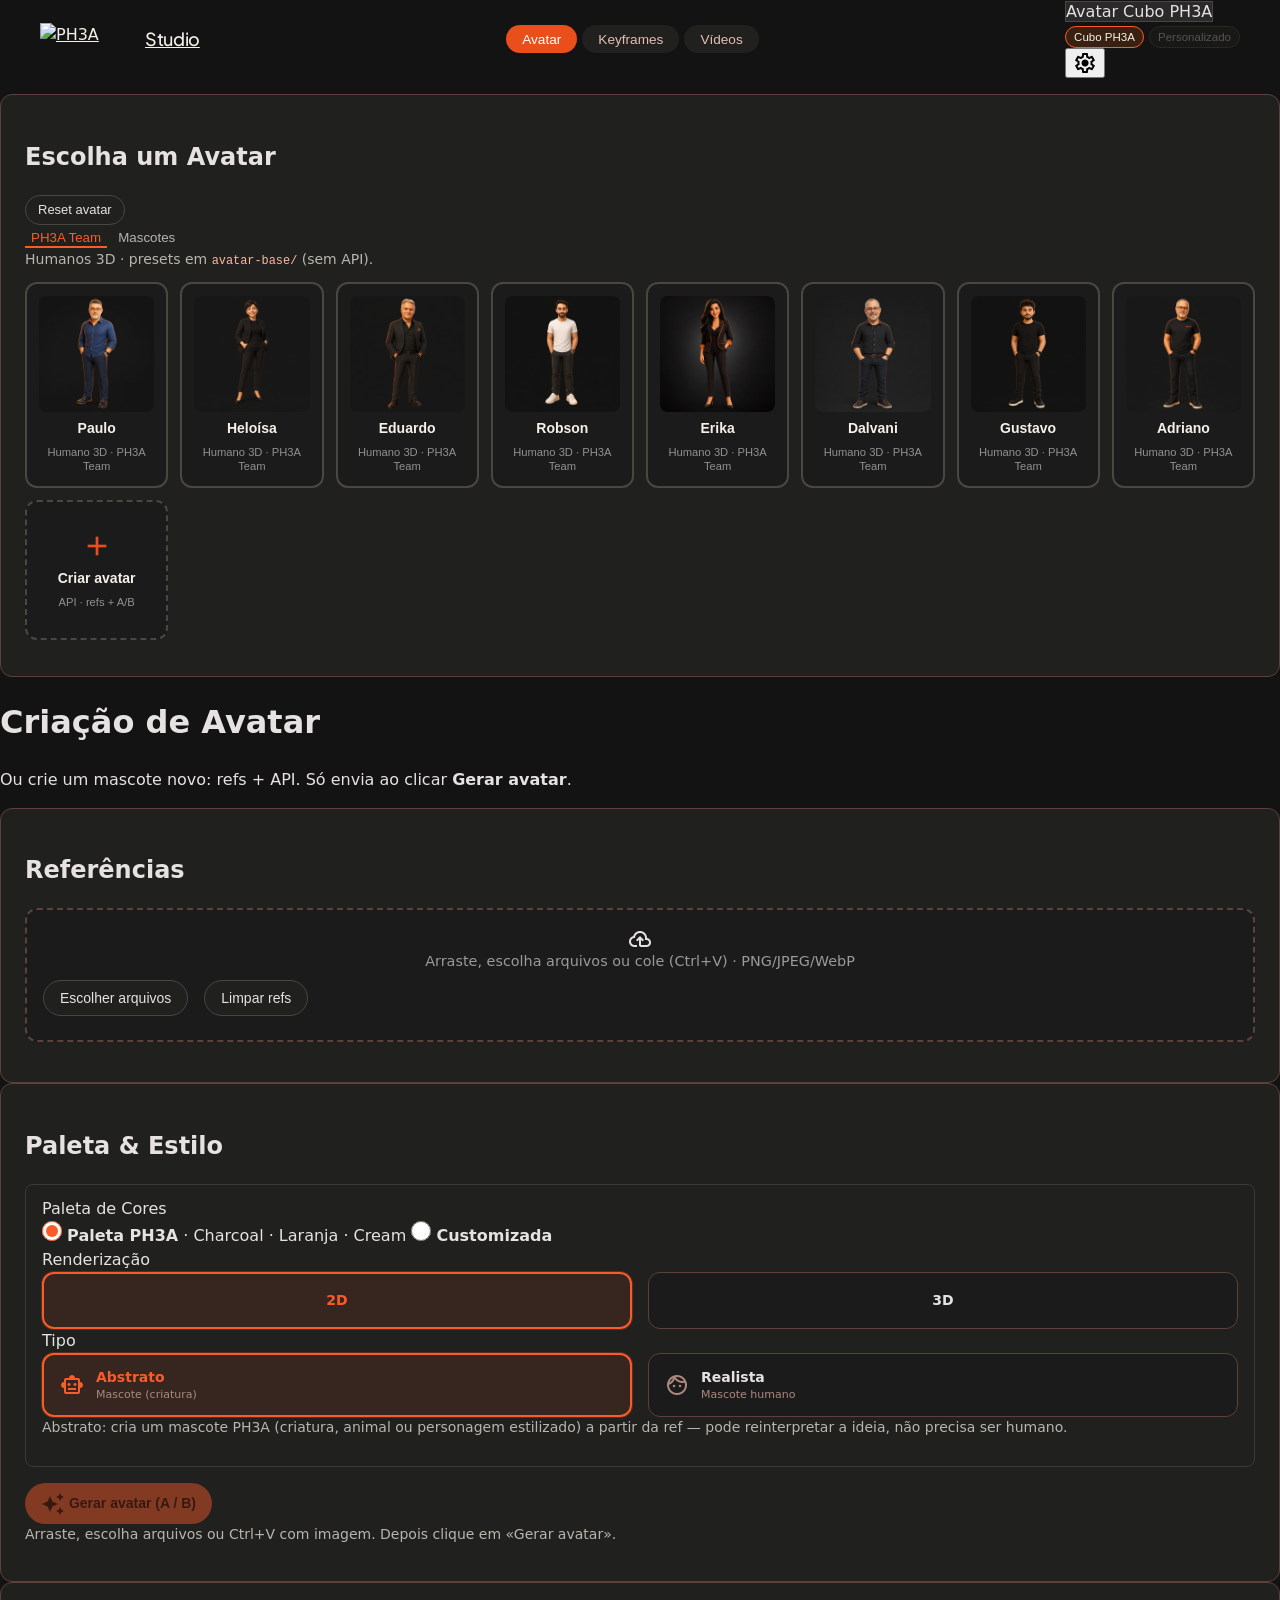
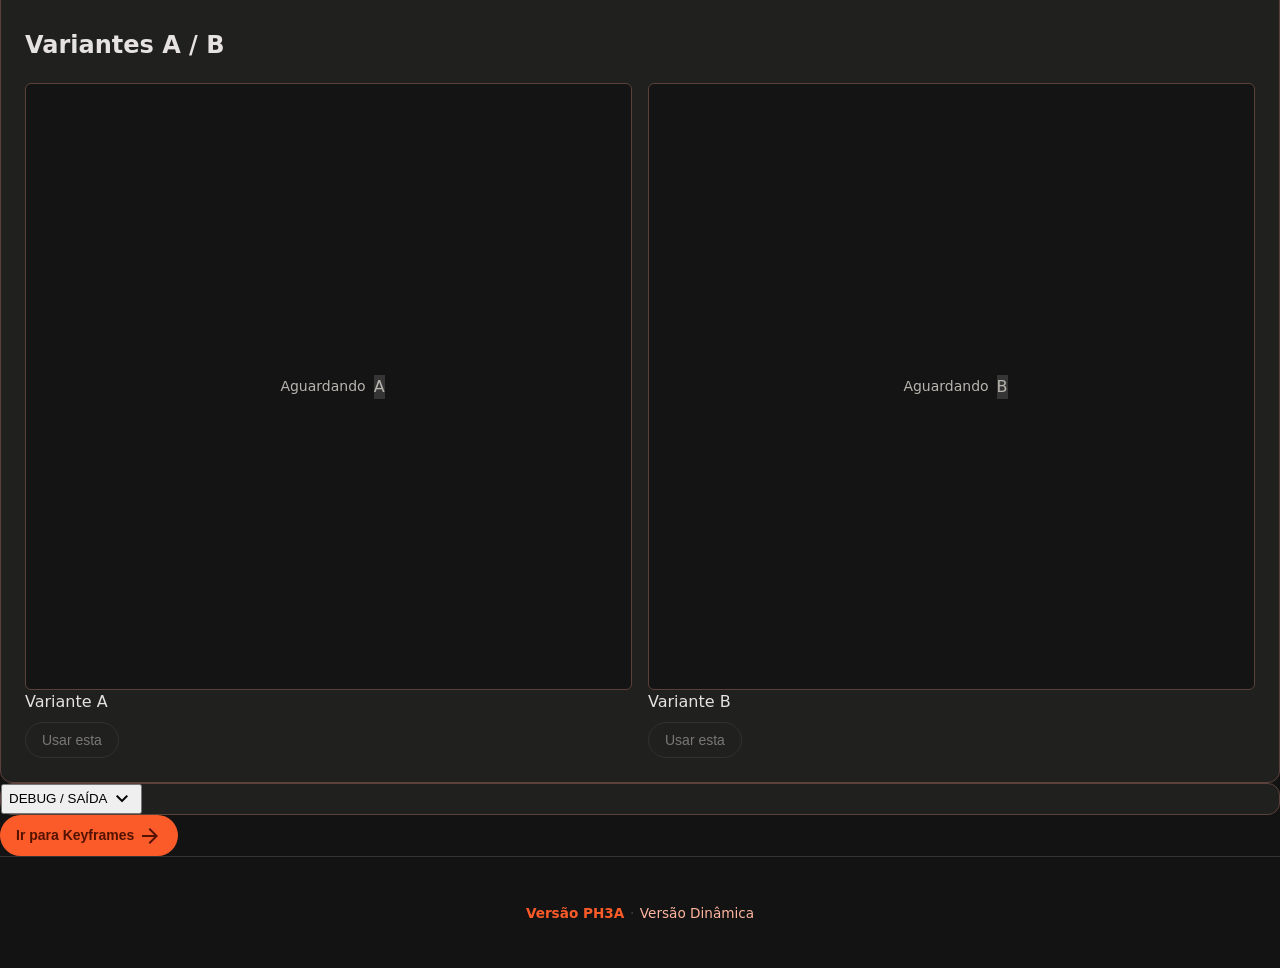
==== commit 09c61a65: "." ====
--- a/ph3a/index.html
+++ b/ph3a/index.html
@@ -17,7 +17,8 @@
 <body class="ph3a-stitch bg-background text-on-background font-body-md min-h-screen pb-16">
 
   <!-- TopNavBar (layout/stitch) -->
-  <header class="fixed top-0 w-full h-nav_height z-50 bg-background border-b border-outline-variant flex justify-between items-center px-4 md:px-margin_desktop gap-2">
+  <header class="fixed top-0 w-full h-nav_height z-50 bg-background border-b border-outline-variant">
+    <div class="studio-header-inner">
     <a href="index.html" id="studioBrandLink" class="studio-brand shrink-0 no-underline" aria-label="PH3A Studio — início">
       <img
         id="studioBrandLogo"
@@ -47,6 +48,7 @@
       <button type="button" id="btnOpenSettings" class="p-2 rounded-full text-on-surface-variant hover:bg-surface-container-high transition-colors" title="API narrativas">
         <span class="material-symbols-outlined">settings</span>
       </button>
+    </div>
     </div>
   </header>
 
@@ -340,7 +342,7 @@
           <div class="stitch-card space-y-4">
             <p class="hint" id="kfApiNarrativeHint">Selecione narrativa no §2.</p>
             <div class="mascot-drop border-2 border-dashed border-outline-variant rounded-xl p-6 bg-surface-container-low" id="mascotDropZone">
-              <p class="mascot-drop-label text-center text-on-surface-variant mb-3">Referência visual do avatar (auto se personalizado; ou arraste fotos do cubo)</p>
+              <p class="mascot-drop-label text-center text-on-surface-variant mb-3">Referência visual do avatar (opcional — arraste ou escolha arquivos)</p>
               <input type="file" id="mascotFileInput" accept="image/png,image/jpeg,image/webp" multiple hidden />
               <div class="flex justify-center"><button type="button" class="btn secondary mascot-pick-btn" id="btnMascotPick">Escolher arquivos</button></div>
               <div class="mascot-thumbs mt-4" id="mascotThumbs"></div>
--- a/ph3a/css/stitch-bridge.css
+++ b/ph3a/css/stitch-bridge.css
@@ -9,6 +9,25 @@
 body.ph3a-stitch {
   background: #131313;
   color: #e5e2e1;
+}
+
+/* —— Top nav: full-width bar + centered content —— */
+.ph3a-stitch .studio-header-inner {
+  width: 100%;
+  max-width: 1300px;
+  height: 100%;
+  margin-inline: auto;
+  padding-inline: 1rem;
+  display: flex;
+  align-items: center;
+  justify-content: space-between;
+  gap: 0.5rem;
+}
+
+@media (min-width: 768px) {
+  .ph3a-stitch .studio-header-inner {
+    padding-inline: 40px;
+  }
 }
 
 /* —— Navbar brand (logo PH3A + Studio) —— */
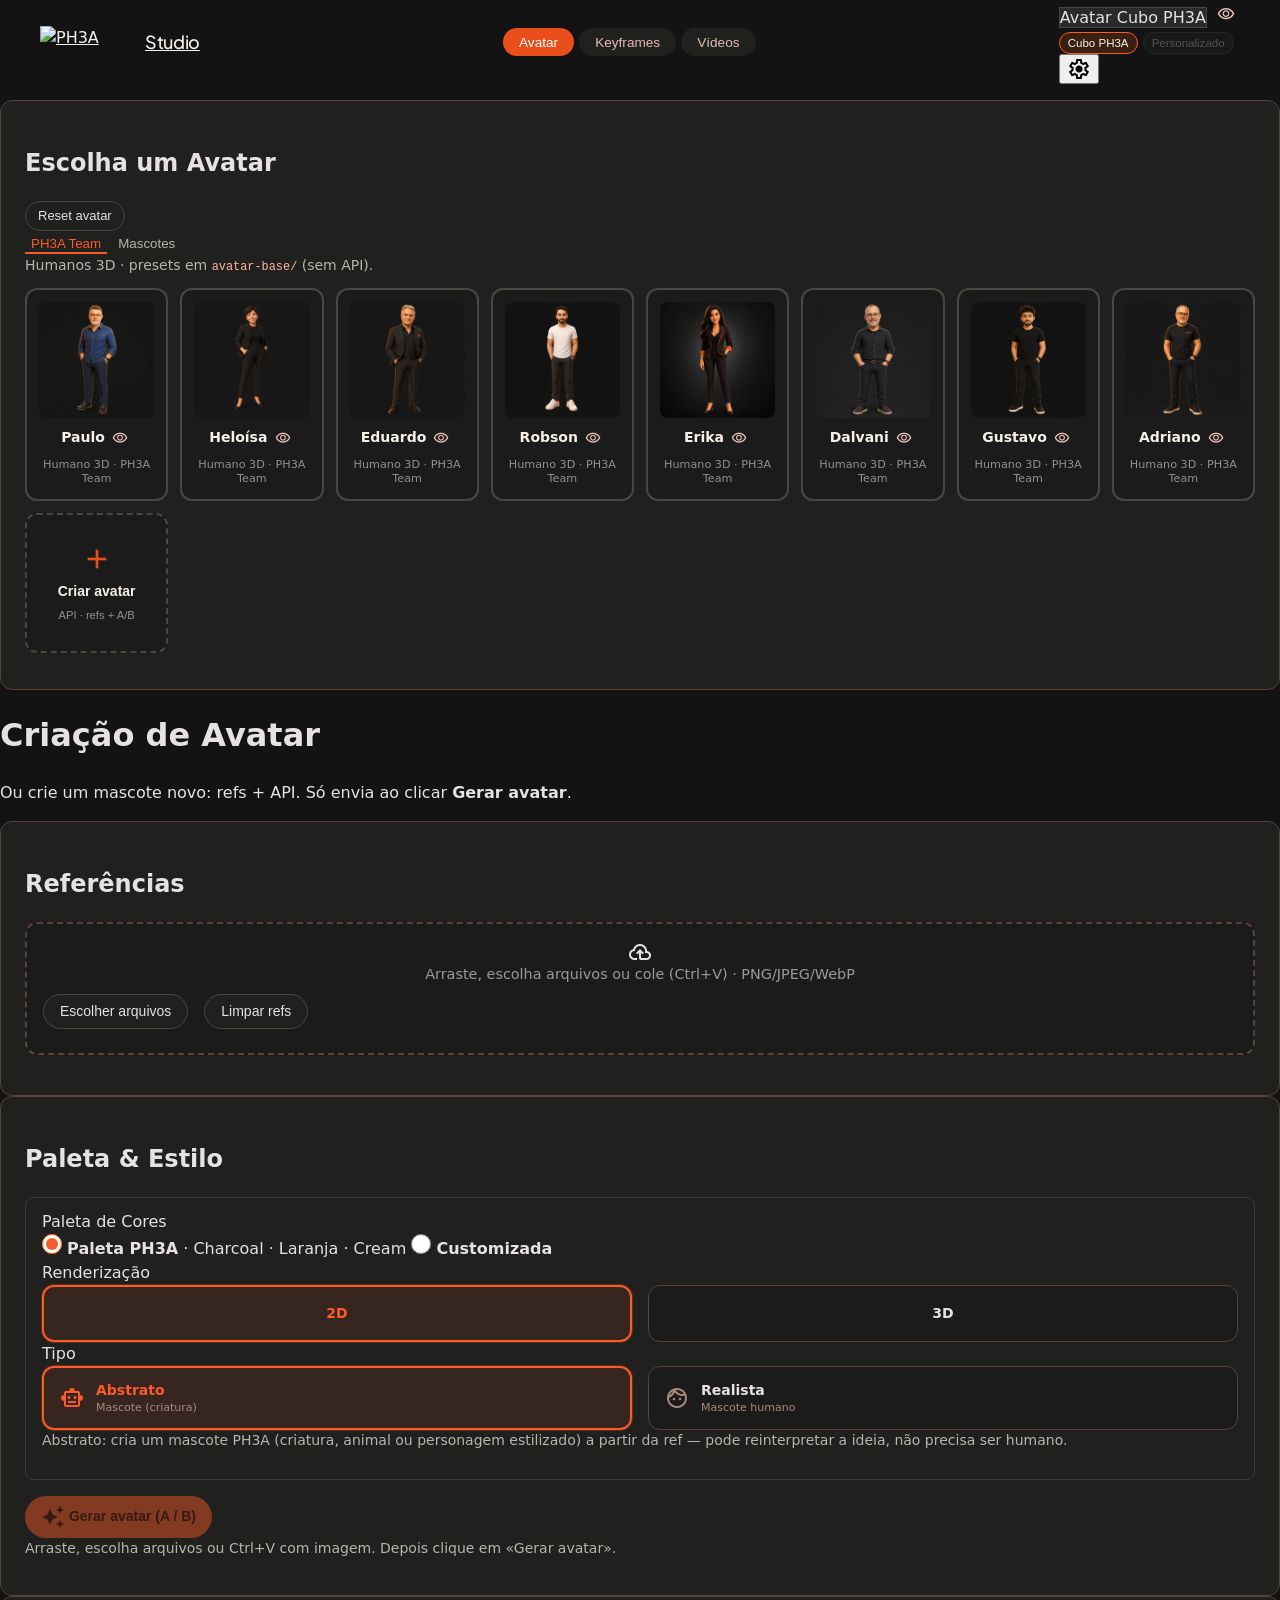
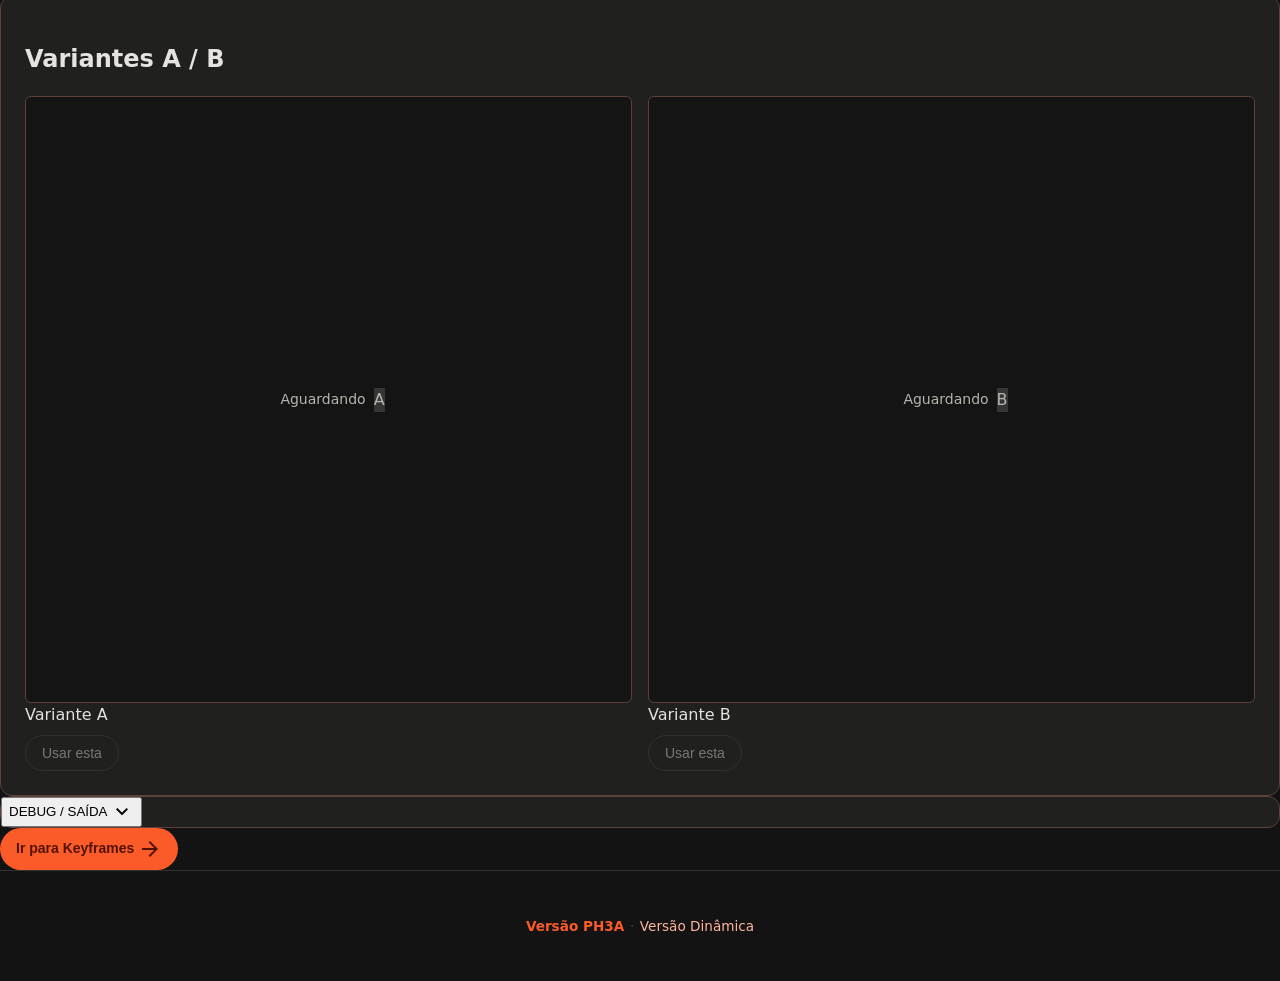
==== commit b61dcb81: "." ====
--- a/ph3a/index.html
+++ b/ph3a/index.html
@@ -39,8 +39,13 @@
     </nav>
 
     <div class="flex items-center gap-2 md:gap-4 shrink-0">
-      <img id="navbarAvatarThumb" class="w-8 h-8 rounded-full object-cover border border-primary-container" alt="" hidden />
-      <span id="navbarAvatarBadge" class="hidden lg:inline text-label-sm px-2 py-1 rounded-full stitch-badge-cubo max-w-[140px] truncate" title="Avatar em uso nos keyframes">Avatar Cubo PH3A</span>
+      <div class="navbar-avatar-chip flex items-center gap-1 min-w-0">
+        <img id="navbarAvatarThumb" class="w-8 h-8 rounded-full object-cover border border-primary-container shrink-0" alt="" hidden />
+        <span id="navbarAvatarBadge" class="hidden lg:inline text-label-sm px-2 py-1 rounded-full stitch-badge-cubo max-w-[140px] truncate" title="Avatar em uso nos keyframes">Avatar Cubo PH3A</span>
+        <button type="button" id="btnNavbarAvatarPreview" class="navbar-avatar-preview-btn" hidden aria-label="Ver avatar em tamanho maior" title="Ver avatar">
+          <span class="material-symbols-outlined" aria-hidden="true">visibility</span>
+        </button>
+      </div>
       <div class="stitch-mode-toggle hidden xl:flex gap-1">
         <button type="button" class="is-active" data-avatar-mode="cubo">Cubo PH3A</button>
         <button type="button" data-avatar-mode="custom" id="btnAvatarModeCustom" disabled>Personalizado</button>
@@ -342,24 +347,18 @@
           <div class="stitch-card space-y-4">
             <p class="hint" id="kfApiNarrativeHint">Selecione narrativa no §2.</p>
             <div class="mascot-drop border-2 border-dashed border-outline-variant rounded-xl p-6 bg-surface-container-low" id="mascotDropZone">
-              <p class="mascot-drop-label text-center text-on-surface-variant mb-3">Referência visual do avatar (opcional — arraste ou escolha arquivos)</p>
+              <p class="mascot-drop-label text-center text-on-surface-variant mb-3">Referência visual do avatar (auto se Team/personalizado; opcional no Cubo — arraste ou escolha arquivos)</p>
               <input type="file" id="mascotFileInput" accept="image/png,image/jpeg,image/webp" multiple hidden />
               <div class="flex justify-center"><button type="button" class="btn secondary mascot-pick-btn" id="btnMascotPick">Escolher arquivos</button></div>
               <div class="mascot-thumbs mt-4" id="mascotThumbs"></div>
             </div>
-            <div class="kf-gen-toolbar space-y-3">
-              <div class="row kf-gen-buttons flex flex-wrap gap-2">
-                <button type="button" class="btn" data-kf-gen="1" disabled>KF 1</button>
-                <button type="button" class="btn" data-kf-gen="2" disabled>KF 2</button>
-                <button type="button" class="btn" data-kf-gen="3" disabled>KF 3</button>
-                <button type="button" class="btn" data-kf-gen="4" disabled>KF 4</button>
-                <span class="kf-gen-sep hidden sm:inline">|</span>
-                <button type="button" class="btn primary" data-kf-gen="1-2" disabled>1–2</button>
-                <button type="button" class="btn primary" data-kf-gen="3-4" disabled>3–4</button>
-              </div>
-              <div class="row flex flex-wrap gap-2">
-                <button type="button" class="btn secondary" id="btnKfDownloadAll">Baixar 4</button>
-                <button type="button" class="btn secondary" id="btnKfClear">Limpar</button>
+            <div class="kf-gen-toolbar">
+              <div class="kf-gen-toolbar-row">
+                <button type="button" class="btn primary" id="btnKfGenAll" data-kf-gen="all" disabled>Gerar todas as keyframes</button>
+                <div class="kf-gen-actions">
+                  <button type="button" class="btn secondary" id="btnKfDownloadAll">Baixar Todos</button>
+                  <button type="button" class="btn secondary" id="btnKfClear">Limpar</button>
+                </div>
               </div>
             </div>
             <p class="gemini-status" id="kfApiStatus" aria-live="polite"></p>
@@ -372,7 +371,8 @@
                   <div class="kf-slot-error absolute inset-0"><span class="kf-slot-error-text">Falhou</span></div>
                   <img class="kf-slot-img absolute inset-0 w-full h-full object-cover" alt="" />
                 </div>
-                <button type="button" class="btn secondary kf-slot-download mt-2 w-full text-sm" hidden>Baixar</button>
+                <button type="button" class="btn secondary kf-slot-gen w-full text-sm mt-2" data-kf-gen="1" disabled>Gerar keyframe_1.png</button>
+                <button type="button" class="btn secondary kf-slot-download w-full text-sm" hidden>Baixar</button>
               </div>
               <div class="kf-slot is-idle" data-kf="2">
                 <p class="kf-slot-title text-label-sm mb-2">keyframe_2.png</p>
@@ -382,7 +382,8 @@
                   <div class="kf-slot-error absolute inset-0"><span class="kf-slot-error-text">Falhou</span></div>
                   <img class="kf-slot-img absolute inset-0 w-full h-full object-cover" alt="" />
                 </div>
-                <button type="button" class="btn secondary kf-slot-download mt-2 w-full text-sm" hidden>Baixar</button>
+                <button type="button" class="btn secondary kf-slot-gen w-full text-sm mt-2" data-kf-gen="2" disabled>Gerar keyframe_2.png</button>
+                <button type="button" class="btn secondary kf-slot-download w-full text-sm" hidden>Baixar</button>
               </div>
               <div class="kf-slot is-idle" data-kf="3">
                 <p class="kf-slot-title text-label-sm mb-2">keyframe_3.png</p>
@@ -392,7 +393,8 @@
                   <div class="kf-slot-error absolute inset-0"><span class="kf-slot-error-text">Falhou</span></div>
                   <img class="kf-slot-img absolute inset-0 w-full h-full object-cover" alt="" />
                 </div>
-                <button type="button" class="btn secondary kf-slot-download mt-2 w-full text-sm" hidden>Baixar</button>
+                <button type="button" class="btn secondary kf-slot-gen w-full text-sm mt-2" data-kf-gen="3" disabled>Gerar keyframe_3.png</button>
+                <button type="button" class="btn secondary kf-slot-download w-full text-sm" hidden>Baixar</button>
               </div>
               <div class="kf-slot is-idle" data-kf="4">
                 <p class="kf-slot-title text-label-sm mb-2">keyframe_4.png</p>
@@ -402,7 +404,8 @@
                   <div class="kf-slot-error absolute inset-0"><span class="kf-slot-error-text">Falhou</span></div>
                   <img class="kf-slot-img absolute inset-0 w-full h-full object-cover" alt="" />
                 </div>
-                <button type="button" class="btn secondary kf-slot-download mt-2 w-full text-sm" hidden>Baixar</button>
+                <button type="button" class="btn secondary kf-slot-gen w-full text-sm mt-2" data-kf-gen="4" disabled>Gerar keyframe_4.png</button>
+                <button type="button" class="btn secondary kf-slot-download w-full text-sm" hidden>Baixar</button>
               </div>
             </div>
           </div>
@@ -509,6 +512,24 @@
     </div>
   </main>
 
+  <!-- Modal — preview avatar ativo (navbar) -->
+  <div id="avatarPreviewModal" class="stitch-modal-overlay" hidden>
+    <div class="stitch-modal avatar-preview-modal" role="dialog" aria-labelledby="avatarPreviewModalTitle">
+      <div class="flex justify-between items-center px-6 py-4 border-b border-outline-variant bg-surface-container">
+        <div class="min-w-0 pr-4">
+          <h2 id="avatarPreviewModalTitle" class="text-headline-md font-headline-md text-on-surface m-0">Avatar ativo</h2>
+          <p class="hint mt-1 mb-0 truncate" id="avatarPreviewSubtitle"></p>
+        </div>
+        <button type="button" class="p-1 hover:bg-surface-container-highest rounded-full transition-colors text-on-surface-variant shrink-0" id="btnCloseAvatarPreview" aria-label="Fechar">
+          <span class="material-symbols-outlined">close</span>
+        </button>
+      </div>
+      <div class="avatar-preview-body p-6 flex justify-center items-center bg-surface-container-low">
+        <img id="avatarPreviewImage" class="avatar-preview-image" alt="" />
+      </div>
+    </div>
+  </div>
+
   <!-- Modal (layout/stitch/settings-modal.html) -->
   <div id="settingsModal" class="stitch-modal-overlay" hidden>
     <div class="stitch-modal stitch-settings-modal" role="dialog" aria-labelledby="settingsModalTitle">
--- a/styles.css
+++ b/styles.css
@@ -445,6 +445,13 @@
   margin: 1rem 0;
 }
 
+.kf-gen-toolbar-row {
+  display: flex;
+  flex-wrap: wrap;
+  align-items: center;
+  gap: 0.5rem;
+}
+
 .kf-gen-label {
   display: block;
   font-size: 0.85rem;
@@ -453,10 +460,18 @@
 }
 
 .kf-gen-buttons {
+  display: flex;
   flex-wrap: wrap;
   align-items: center;
   gap: 0.5rem;
-  margin-bottom: 0.5rem;
+}
+
+.kf-gen-actions {
+  display: flex;
+  flex-wrap: wrap;
+  align-items: center;
+  gap: 0.5rem;
+  margin-left: auto;
 }
 
 .kf-gen-sep {
@@ -602,6 +617,14 @@
   display: none !important;
 }
 
+.kf-slot-gen {
+  font-size: 0.78rem;
+  padding: 0.4rem 0.5rem;
+  white-space: nowrap;
+  overflow: hidden;
+  text-overflow: ellipsis;
+}
+
 .kf-slot-download {
   font-size: 0.8rem;
   padding: 0.35rem 0.5rem;
--- a/ph3a/css/stitch-bridge.css
+++ b/ph3a/css/stitch-bridge.css
@@ -168,6 +168,55 @@
 
 .ph3a-stitch .stitch-settings-modal {
   max-width: 640px;
+}
+
+.ph3a-stitch .navbar-avatar-chip {
+  gap: 0.25rem;
+}
+
+.ph3a-stitch .navbar-avatar-preview-btn {
+  display: inline-flex;
+  align-items: center;
+  justify-content: center;
+  width: 1.75rem;
+  height: 1.75rem;
+  padding: 0;
+  border: none;
+  border-radius: 999px;
+  background: transparent;
+  color: #e3beb4;
+  cursor: pointer;
+  flex-shrink: 0;
+  transition: background 0.15s, color 0.15s;
+}
+
+.ph3a-stitch .navbar-avatar-preview-btn:hover {
+  background: #2a2928;
+  color: #f5f1ea;
+}
+
+.ph3a-stitch .navbar-avatar-preview-btn .material-symbols-outlined {
+  font-size: 1.125rem;
+}
+
+.ph3a-stitch .avatar-preview-modal {
+  max-width: min(92vw, 560px);
+}
+
+.ph3a-stitch .avatar-preview-body {
+  min-height: 200px;
+}
+
+.ph3a-stitch .avatar-preview-image {
+  display: block;
+  max-width: 100%;
+  max-height: min(70vh, 520px);
+  width: auto;
+  height: auto;
+  object-fit: contain;
+  border-radius: 0.5rem;
+  border: 1px solid #5b4139;
+  background: #131313;
 }
 
 /* Modal config — fonte narrativas (grid 3 colunas) */
@@ -1261,11 +1310,49 @@
   background: #1a1a1a;
 }
 
+.ph3a-stitch .avatar-preset-label-row {
+  display: flex;
+  align-items: center;
+  justify-content: center;
+  gap: 0.2rem;
+  width: 100%;
+  min-width: 0;
+}
+
 .ph3a-stitch .avatar-preset-label {
   font-size: 0.875rem;
   font-weight: 600;
   color: var(--stitch-on-surface, #f5f1ea);
   line-height: 1.2;
+  min-width: 0;
+  overflow: hidden;
+  text-overflow: ellipsis;
+  white-space: nowrap;
+}
+
+.ph3a-stitch .avatar-preset-preview-btn {
+  display: inline-flex;
+  align-items: center;
+  justify-content: center;
+  width: 1.5rem;
+  height: 1.5rem;
+  padding: 0;
+  border: none;
+  border-radius: 999px;
+  background: transparent;
+  color: #e3beb4;
+  cursor: pointer;
+  flex-shrink: 0;
+  transition: background 0.15s, color 0.15s;
+}
+
+.ph3a-stitch .avatar-preset-preview-btn:hover {
+  background: #2a2928;
+  color: #f5f1ea;
+}
+
+.ph3a-stitch .avatar-preset-preview-btn .material-symbols-outlined {
+  font-size: 1rem;
 }
 
 .ph3a-stitch .avatar-preset-sub {
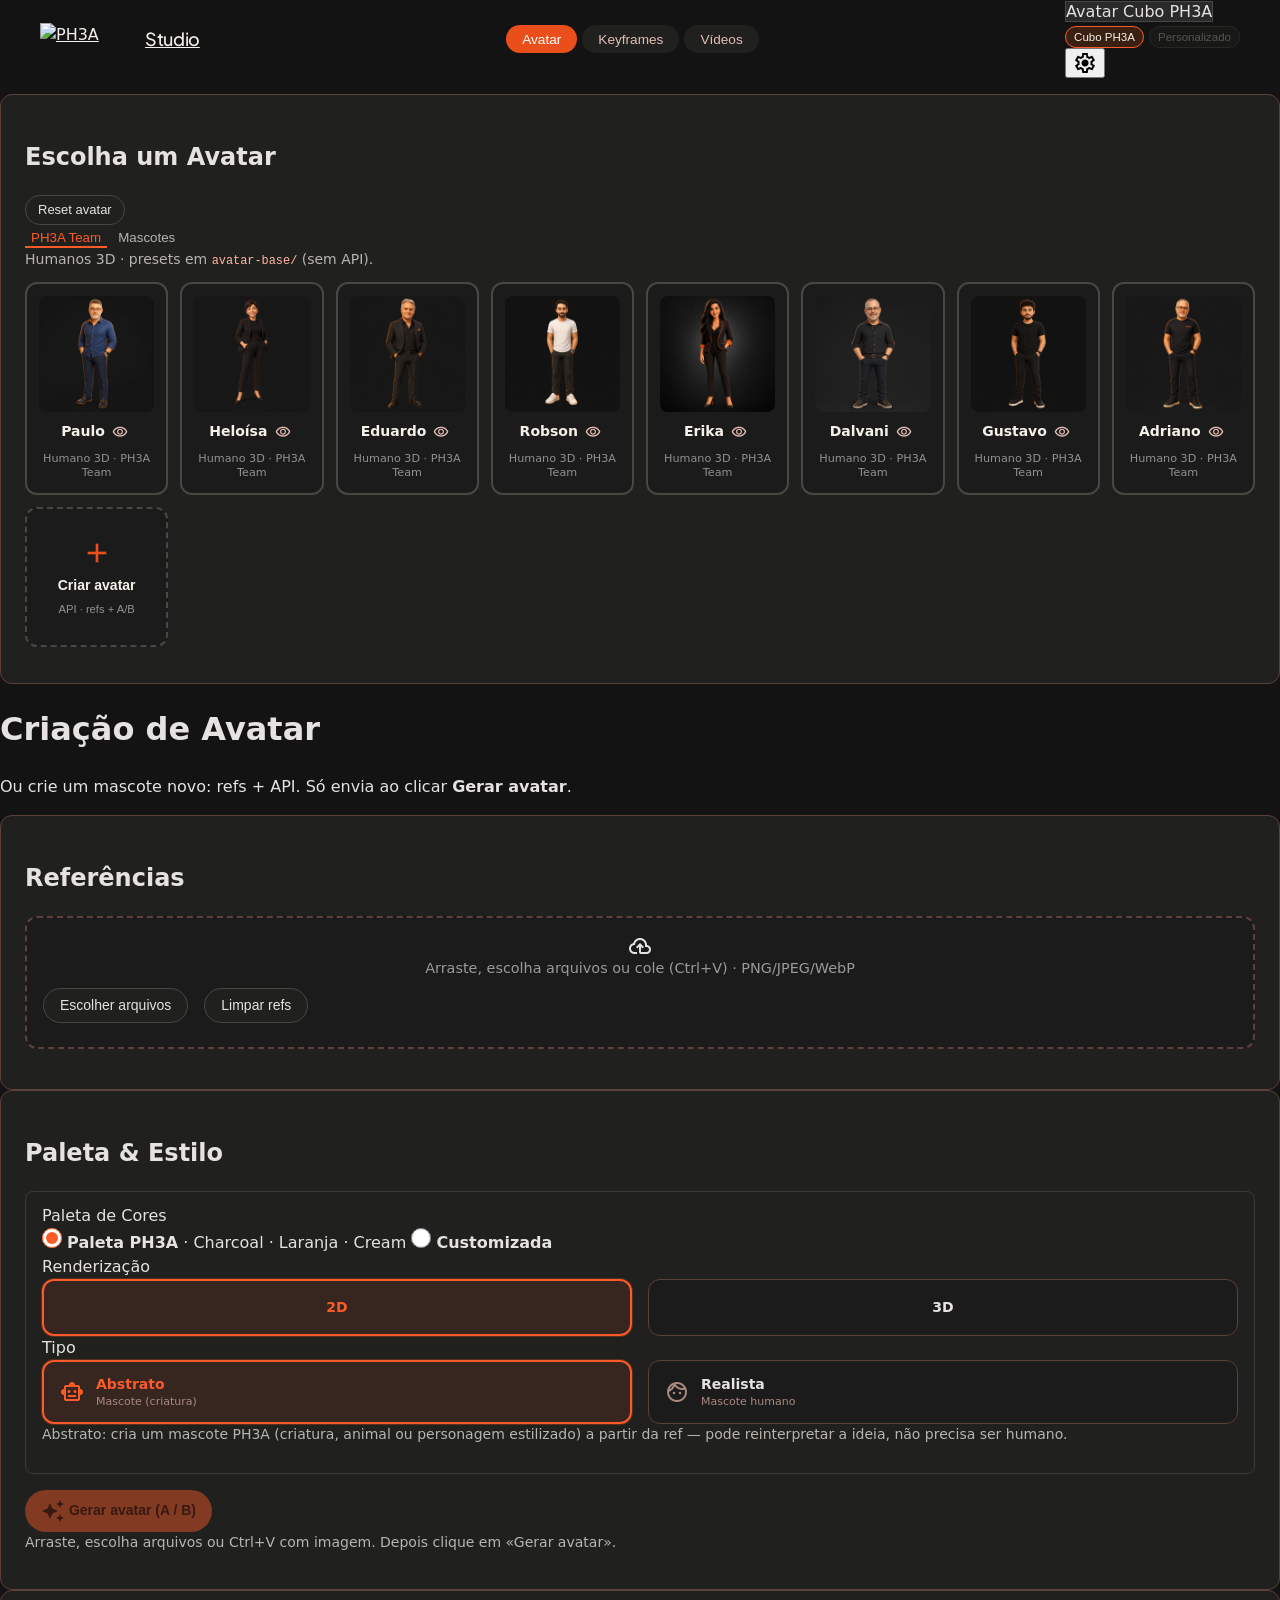
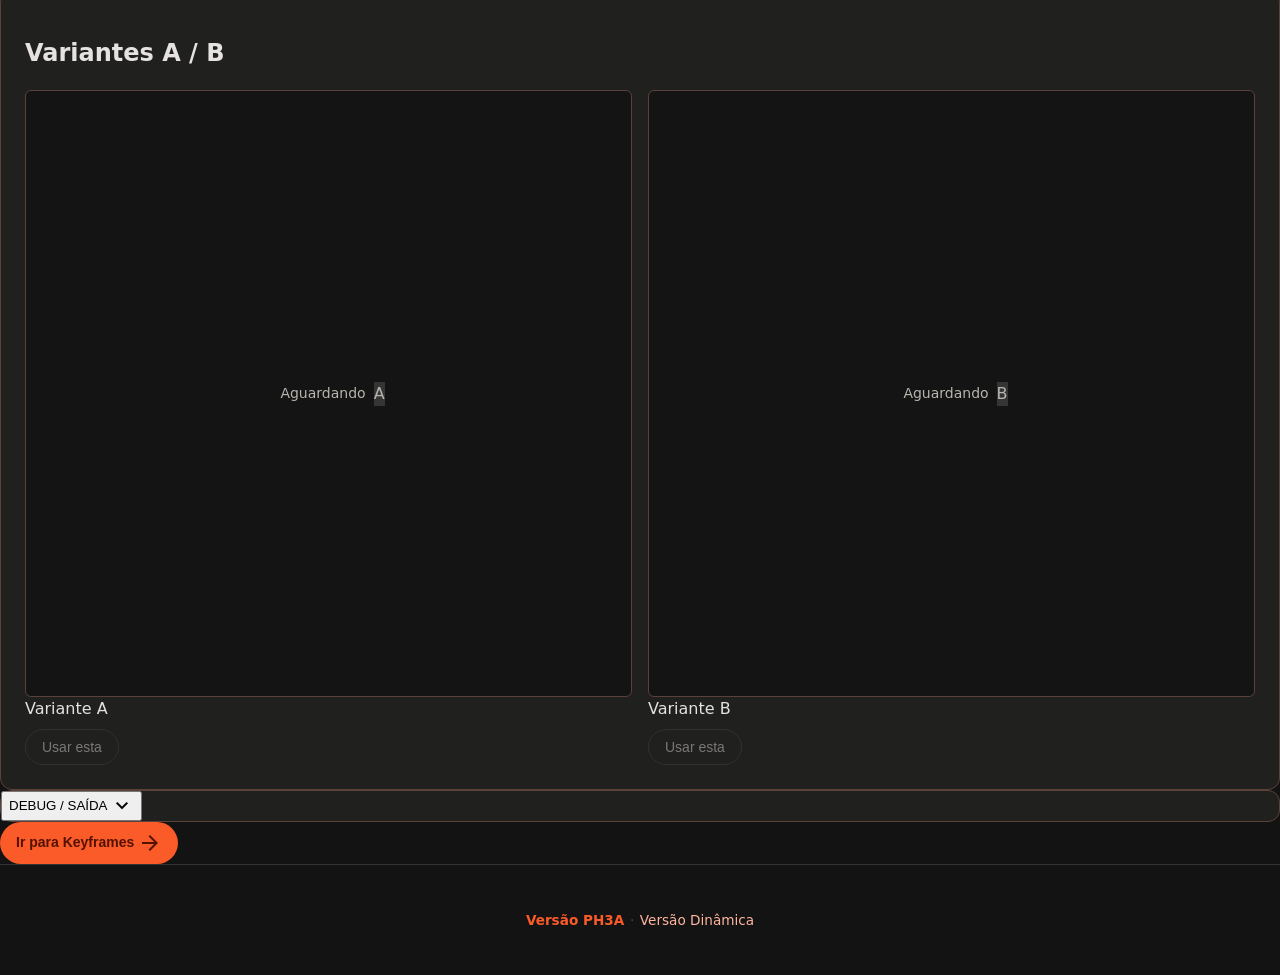
==== commit c93782bf: "." ====
--- a/ph3a/index.html
+++ b/ph3a/index.html
@@ -42,9 +42,6 @@
       <div class="navbar-avatar-chip flex items-center gap-1 min-w-0">
         <img id="navbarAvatarThumb" class="w-8 h-8 rounded-full object-cover border border-primary-container shrink-0" alt="" hidden />
         <span id="navbarAvatarBadge" class="hidden lg:inline text-label-sm px-2 py-1 rounded-full stitch-badge-cubo max-w-[140px] truncate" title="Avatar em uso nos keyframes">Avatar Cubo PH3A</span>
-        <button type="button" id="btnNavbarAvatarPreview" class="navbar-avatar-preview-btn" hidden aria-label="Ver avatar em tamanho maior" title="Ver avatar">
-          <span class="material-symbols-outlined" aria-hidden="true">visibility</span>
-        </button>
       </div>
       <div class="stitch-mode-toggle hidden xl:flex gap-1">
         <button type="button" class="is-active" data-avatar-mode="cubo">Cubo PH3A</button>
--- a/ph3a/css/stitch-bridge.css
+++ b/ph3a/css/stitch-bridge.css
@@ -172,31 +172,6 @@
 
 .ph3a-stitch .navbar-avatar-chip {
   gap: 0.25rem;
-}
-
-.ph3a-stitch .navbar-avatar-preview-btn {
-  display: inline-flex;
-  align-items: center;
-  justify-content: center;
-  width: 1.75rem;
-  height: 1.75rem;
-  padding: 0;
-  border: none;
-  border-radius: 999px;
-  background: transparent;
-  color: #e3beb4;
-  cursor: pointer;
-  flex-shrink: 0;
-  transition: background 0.15s, color 0.15s;
-}
-
-.ph3a-stitch .navbar-avatar-preview-btn:hover {
-  background: #2a2928;
-  color: #f5f1ea;
-}
-
-.ph3a-stitch .navbar-avatar-preview-btn .material-symbols-outlined {
-  font-size: 1.125rem;
 }
 
 .ph3a-stitch .avatar-preview-modal {
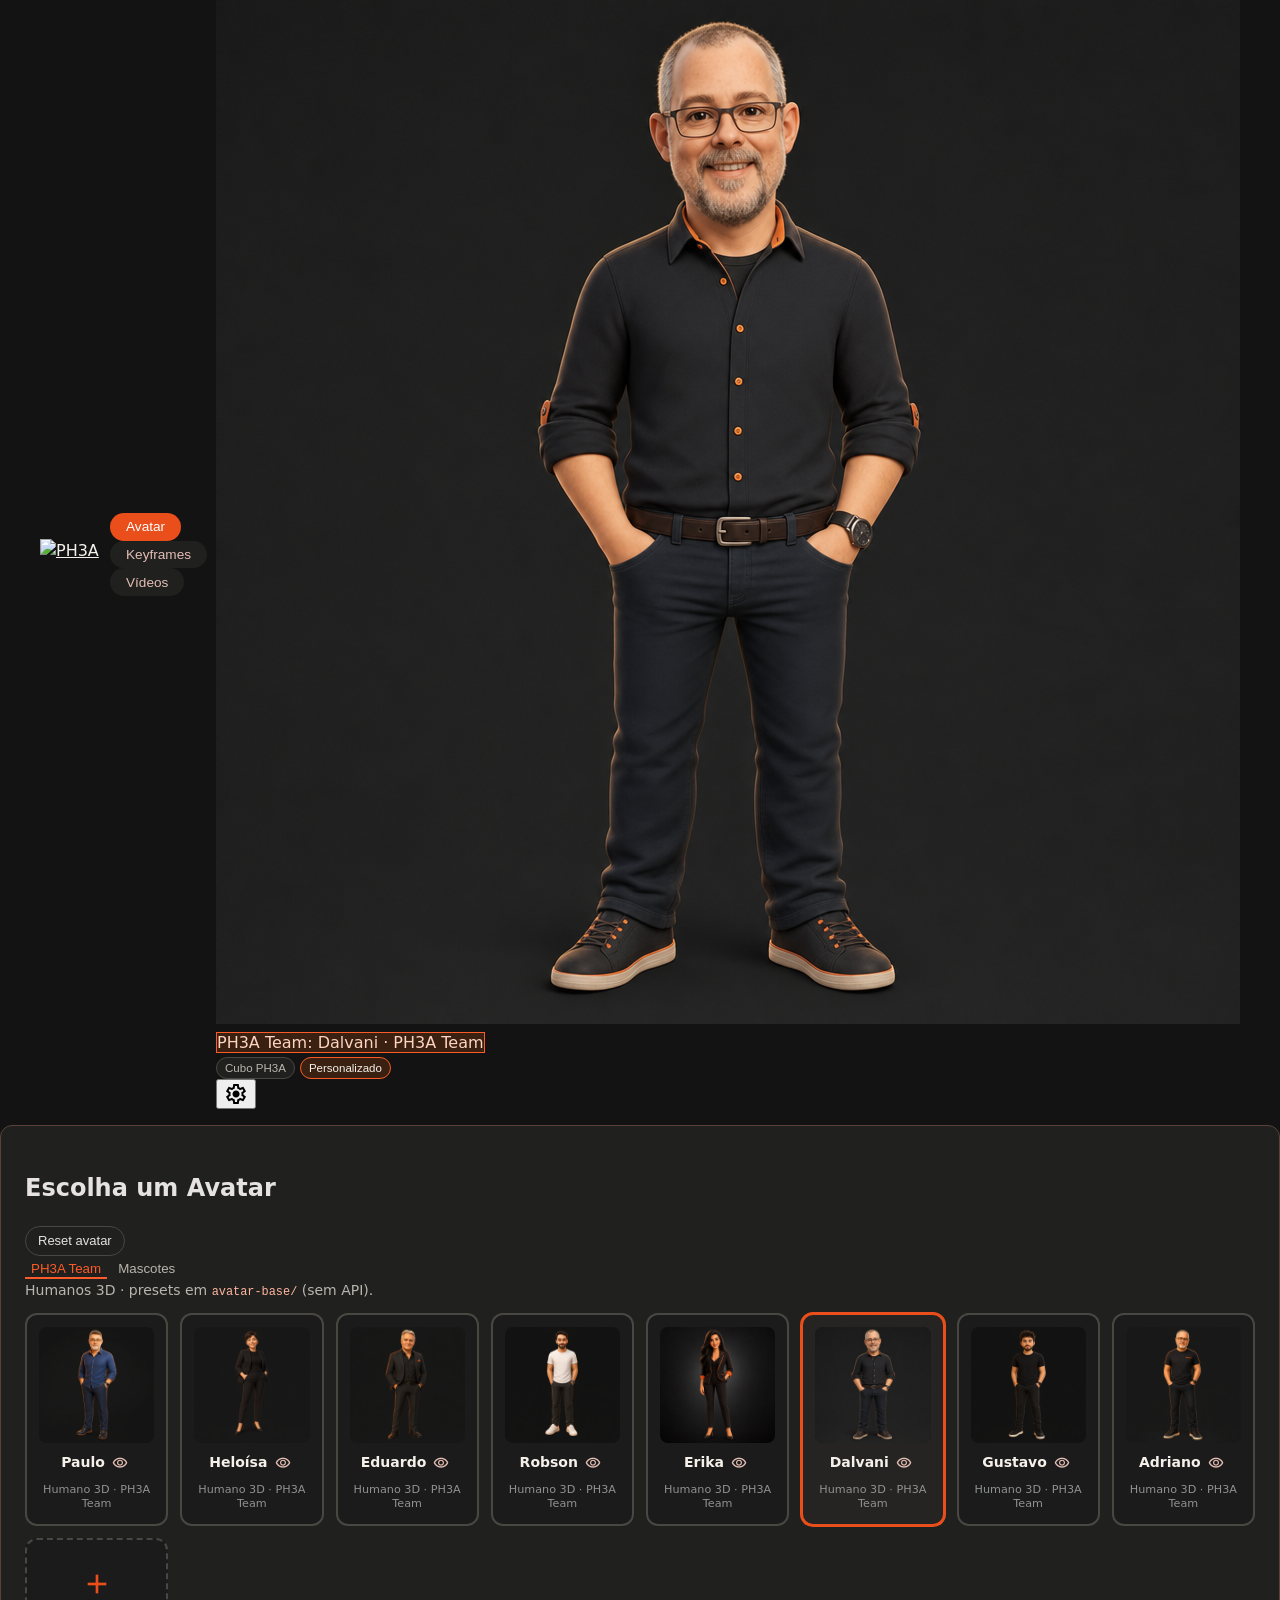
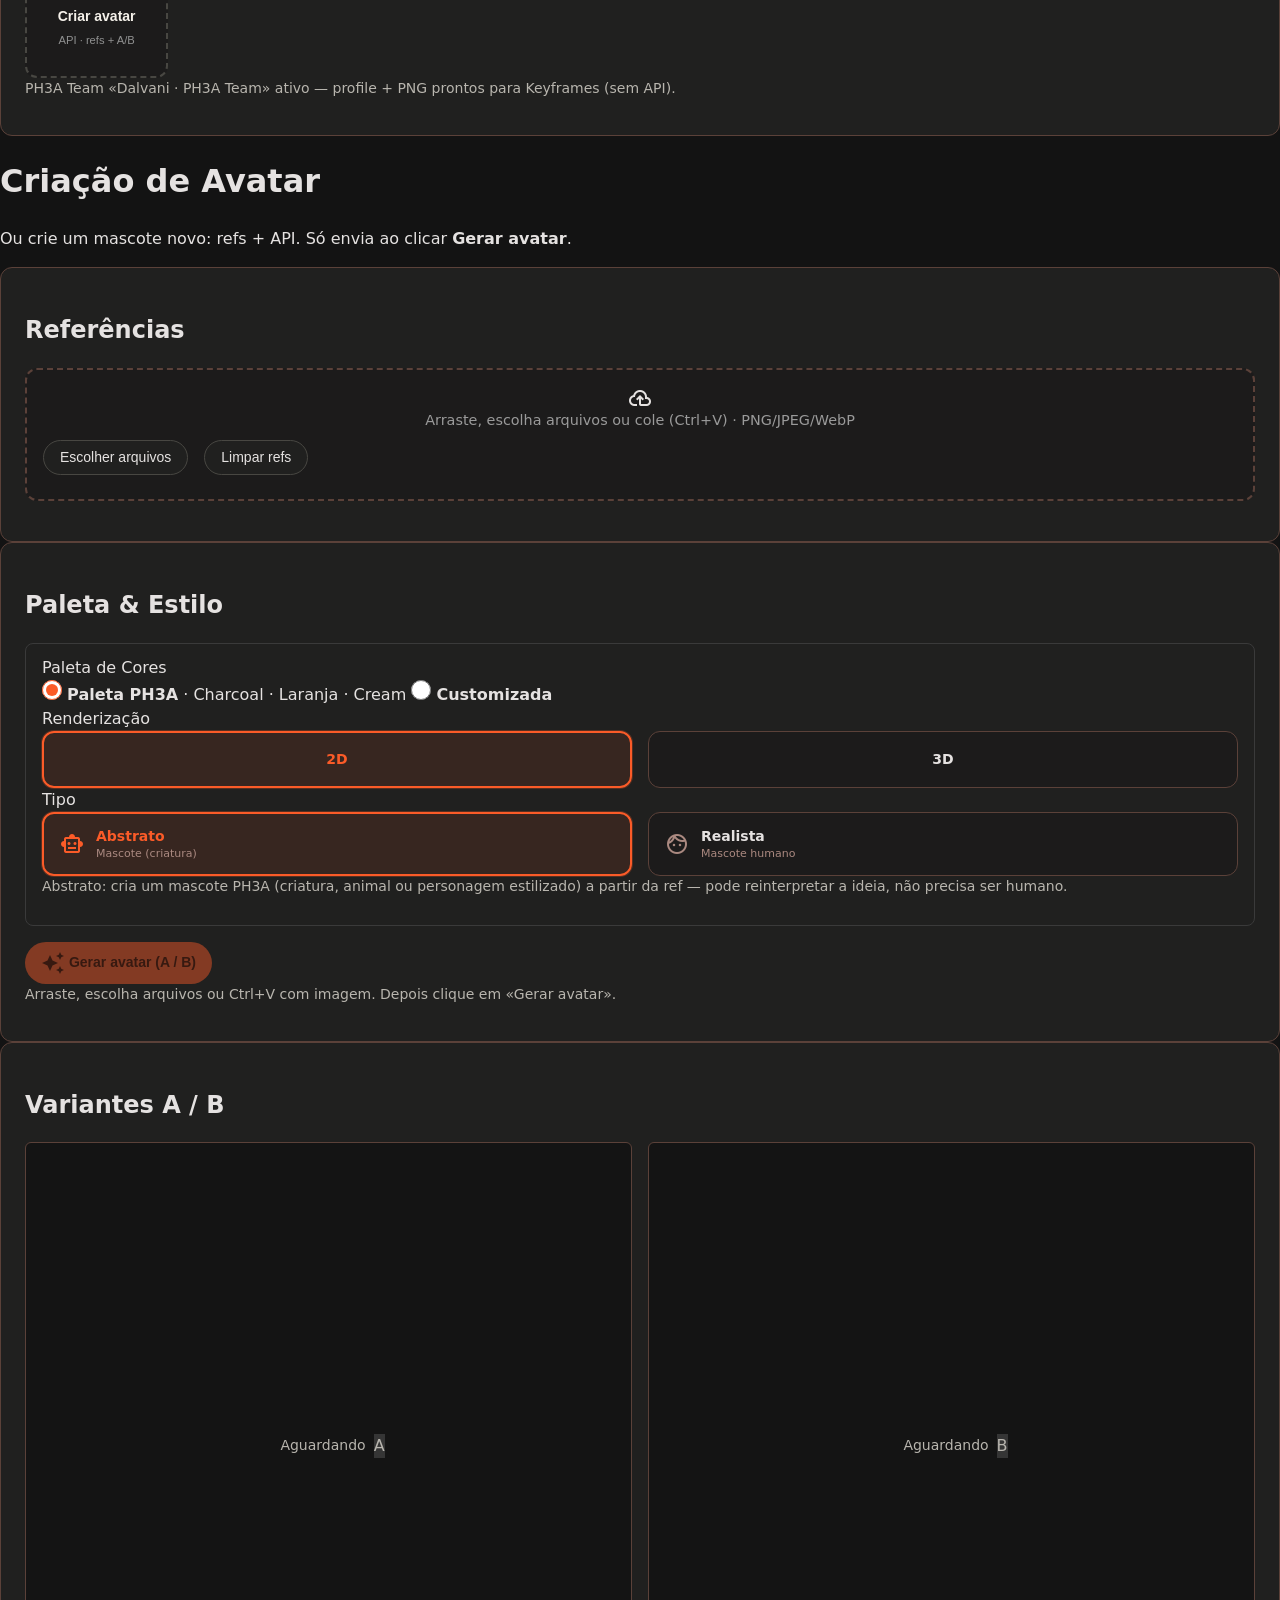
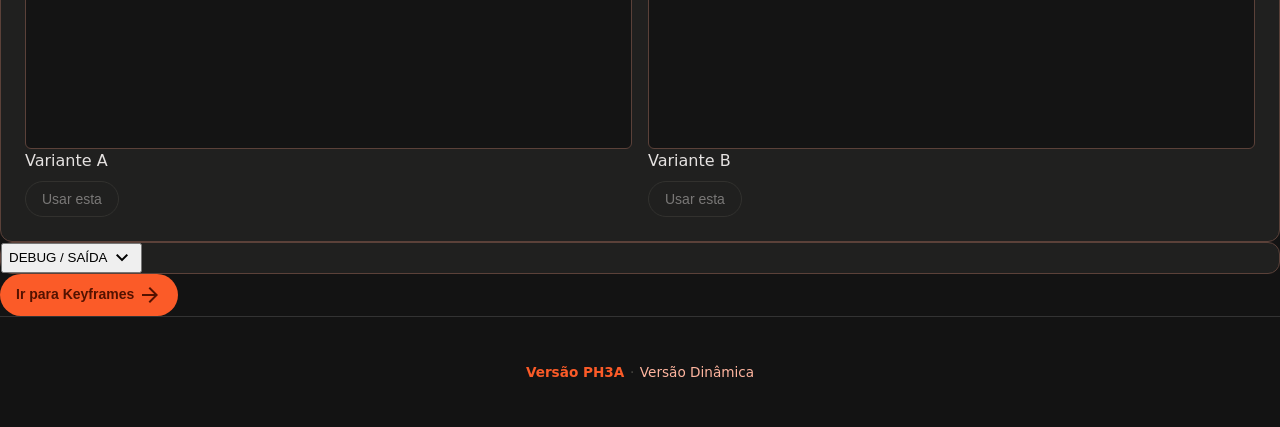
==== commit 7ad87182: "." ====
--- a/ph3a/index.html
+++ b/ph3a/index.html
@@ -61,7 +61,7 @@
         <section class="stitch-card avatar-picker-v2 p-0 overflow-hidden" id="avatarPickerV2">
           <div class="avatar-picker-v2-header flex items-center justify-between px-6 py-4 bg-surface-container border-b border-outline-variant">
             <h2 class="text-label-md font-headline-md text-on-surface m-0">Escolha um Avatar</h2>
-            <button type="button" class="btn secondary avatar-preset-reset shrink-0" id="btnResetAvatarV2" title="Volta ao Cubo PH3A padrão nos Keyframes">
+            <button type="button" class="btn secondary avatar-preset-reset shrink-0" id="btnResetAvatarV2" title="Restaura o preset padrão (Dalvani) nos Keyframes">
               Reset avatar
             </button>
           </div>
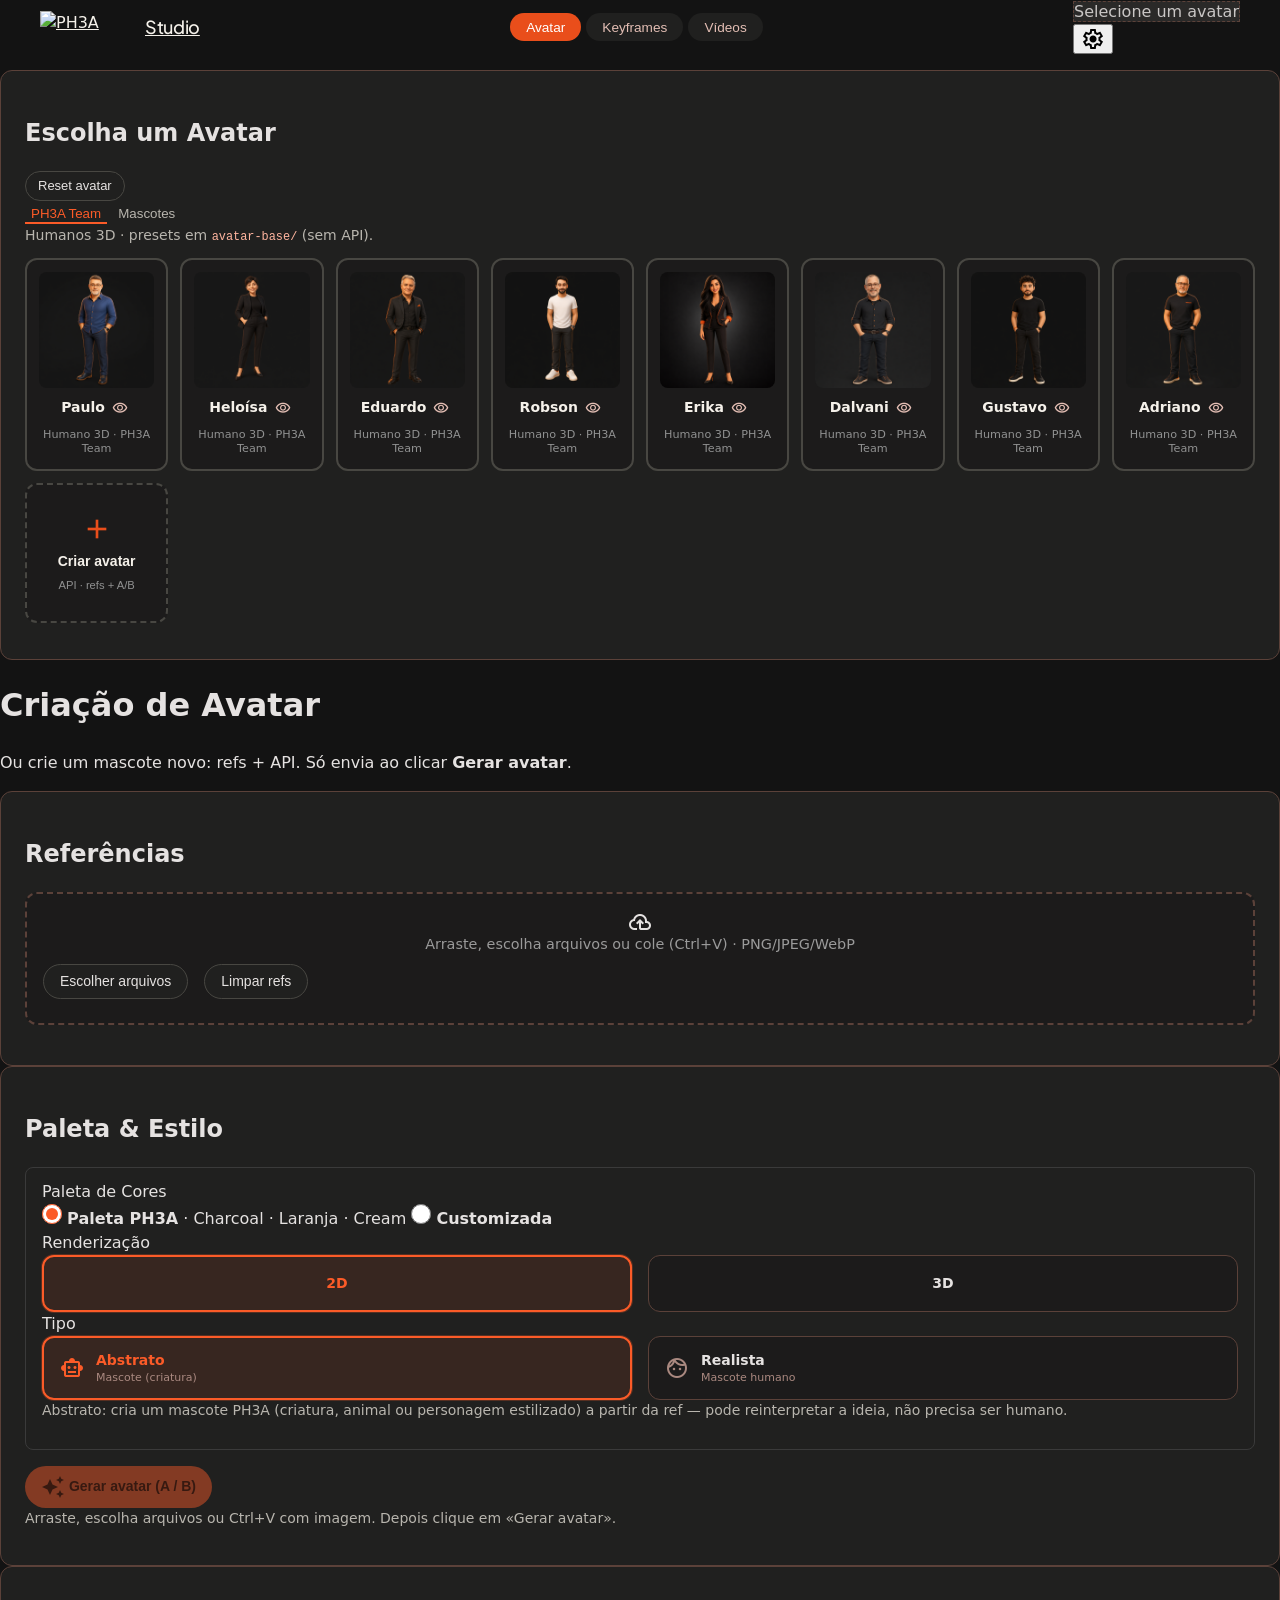
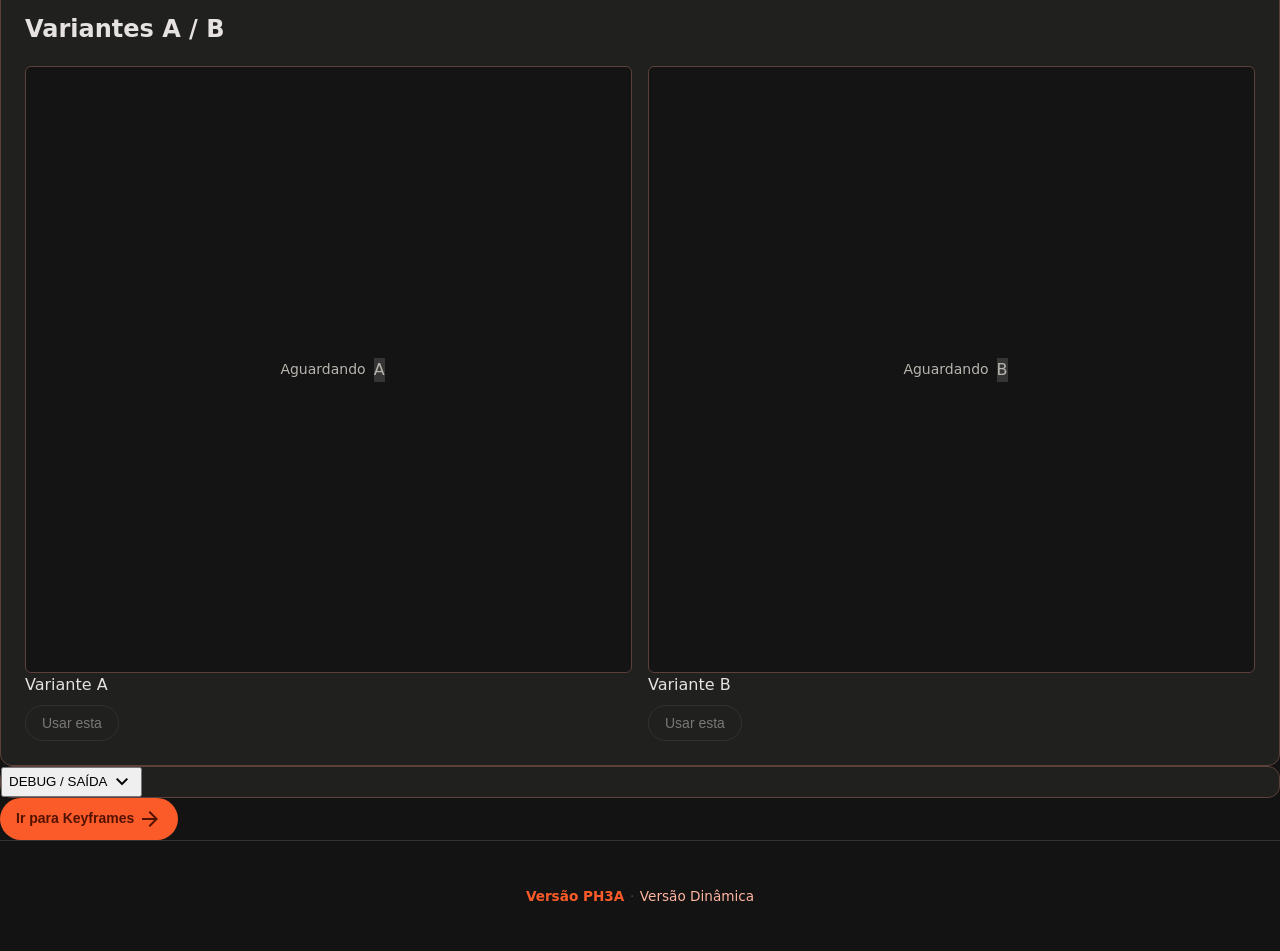
==== commit d39a2343: "." ====
--- a/ph3a/index.html
+++ b/ph3a/index.html
@@ -61,7 +61,7 @@
         <section class="stitch-card avatar-picker-v2 p-0 overflow-hidden" id="avatarPickerV2">
           <div class="avatar-picker-v2-header flex items-center justify-between px-6 py-4 bg-surface-container border-b border-outline-variant">
             <h2 class="text-label-md font-headline-md text-on-surface m-0">Escolha um Avatar</h2>
-            <button type="button" class="btn secondary avatar-preset-reset shrink-0" id="btnResetAvatarV2" title="Restaura o preset padrão (Dalvani) nos Keyframes">
+            <button type="button" class="btn secondary avatar-preset-reset shrink-0" id="btnResetAvatarV2" title="Remove a seleção de avatar">
               Reset avatar
             </button>
           </div>
@@ -683,5 +683,10 @@
   <script src="js/studio-mode.js"></script>
   <script src="js/narrative-preview.js"></script>
   <script src="js/studio-shell.js"></script>
+
+  <div id="studioToast" class="studio-toast" hidden role="status" aria-live="polite">
+    <span class="material-symbols-outlined studio-toast-icon" aria-hidden="true">warning</span>
+    <span class="studio-toast-text" id="studioToastText"></span>
+  </div>
 </body>
 </html>
--- a/ph3a/css/stitch-bridge.css
+++ b/ph3a/css/stitch-bridge.css
@@ -102,6 +102,64 @@
   padding: 1.5rem;
 }
 
+.stitch-badge-unset {
+  background: #2a2928;
+  color: #c9c6c5;
+  border: 1px dashed #5b4139;
+}
+
+.studio-toast {
+  position: fixed;
+  top: calc(56px + 0.75rem);
+  right: 1rem;
+  left: auto;
+  z-index: 300;
+  display: flex;
+  align-items: flex-start;
+  gap: 0.5rem;
+  max-width: min(92vw, 360px);
+  padding: 0.85rem 1rem;
+  border-radius: 0.75rem;
+  background: linear-gradient(135deg, #fb5b28 0%, #e94e1b 100%);
+  border: 1px solid #ff8a5c;
+  color: #fff8f5;
+  font-size: 0.9rem;
+  font-weight: 500;
+  line-height: 1.4;
+  text-align: left;
+  box-shadow:
+    0 8px 24px rgba(233, 78, 27, 0.45),
+    0 0 0 1px rgba(255, 255, 255, 0.08) inset;
+  transform: translateY(-10px);
+  opacity: 0;
+  pointer-events: none;
+  transition: opacity 0.22s ease, transform 0.22s ease;
+}
+
+.studio-toast-icon {
+  font-size: 1.25rem;
+  line-height: 1;
+  color: #fff8f5;
+  flex-shrink: 0;
+  margin-top: 0.05rem;
+}
+
+.studio-toast-text {
+  flex: 1;
+  min-width: 0;
+}
+
+.studio-toast.is-visible {
+  opacity: 1;
+  transform: translateY(0);
+}
+
+@media (min-width: 768px) {
+  .studio-toast {
+    right: max(1rem, calc((100vw - 1300px) / 2 + 1rem));
+  }
+}
+
 .stitch-badge-cubo {
   background: #2a2a2a;
   color: #e5e2e1;
@@ -112,6 +170,10 @@
   background: #3a2010;
   color: #ffd4c0;
   border: 1px solid #fb5b28;
+}
+
+.ph3a-stitch .stitch-mode-toggle {
+  display: none !important;
 }
 
 .stitch-mode-toggle button {
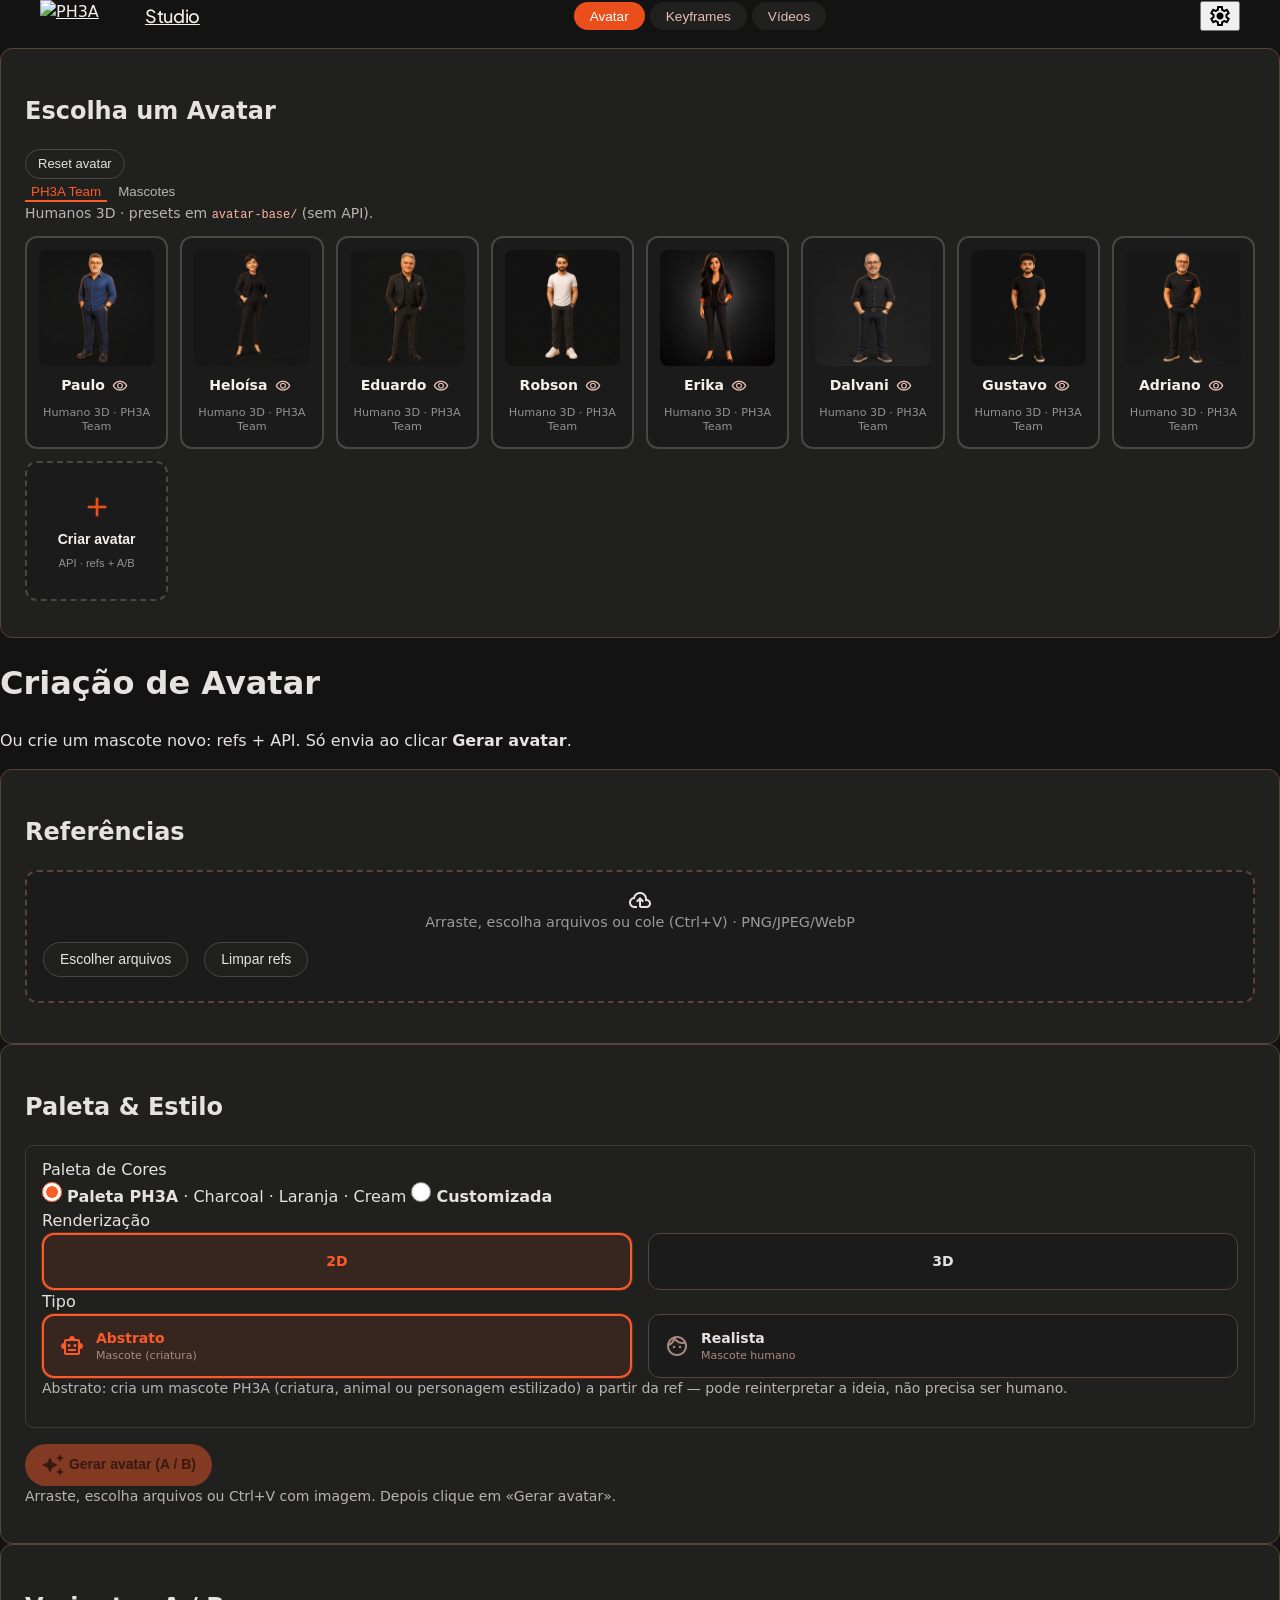
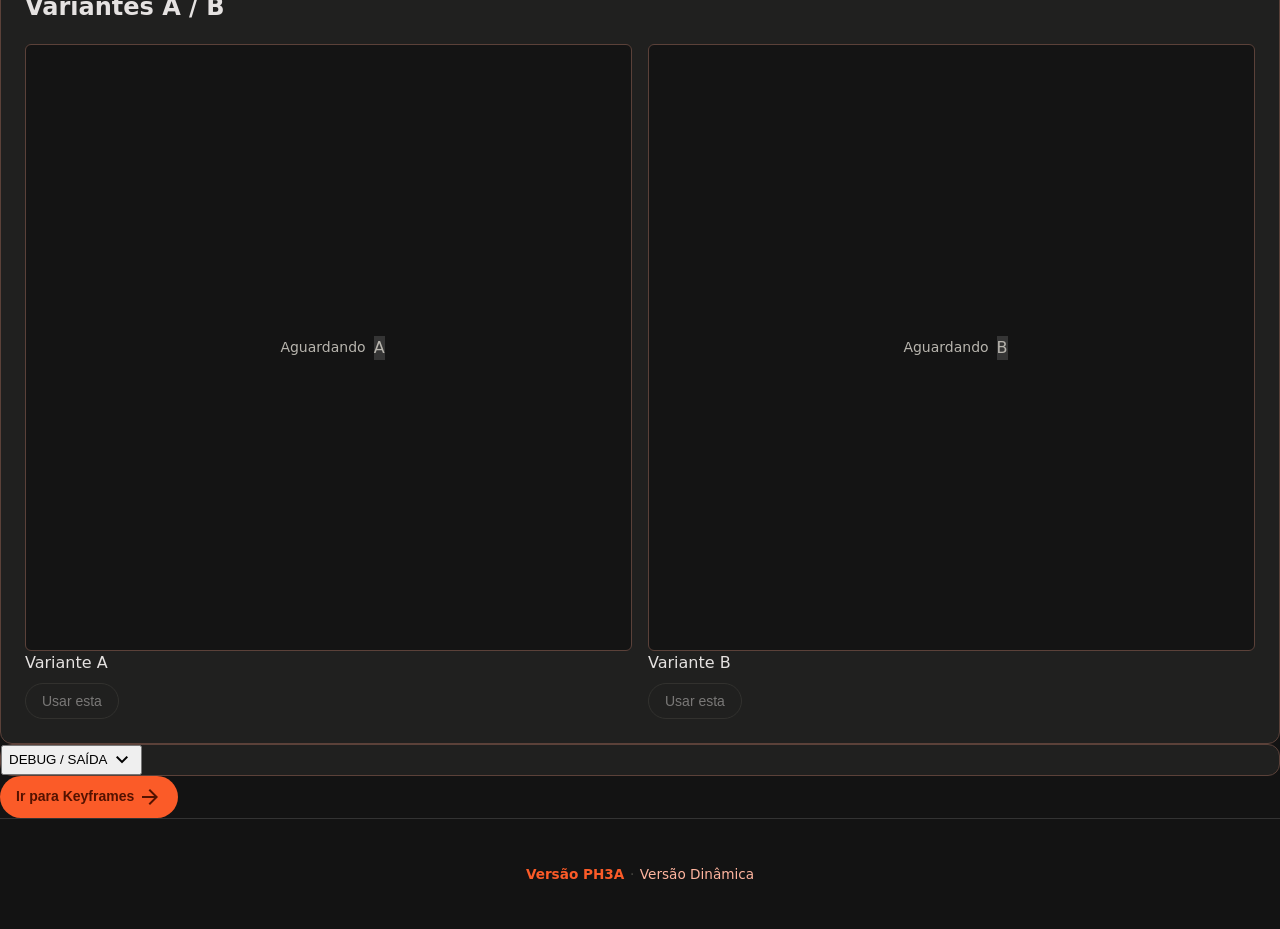
==== commit eb1b5eed: "." ====
--- a/ph3a/index.html
+++ b/ph3a/index.html
@@ -39,9 +39,9 @@
     </nav>
 
     <div class="flex items-center gap-2 md:gap-4 shrink-0">
-      <div class="navbar-avatar-chip flex items-center gap-1 min-w-0">
+      <div class="navbar-avatar-chip flex items-center gap-1.5 min-w-0">
+        <span id="navbarAvatarBadge" class="hidden lg:inline text-label-sm px-2 py-1 rounded-full stitch-badge-cubo max-w-[140px] truncate" title="Avatar em uso nos keyframes">Avatar Cubo PH3A</span>
         <img id="navbarAvatarThumb" class="w-8 h-8 rounded-full object-cover border border-primary-container shrink-0" alt="" hidden />
-        <span id="navbarAvatarBadge" class="hidden lg:inline text-label-sm px-2 py-1 rounded-full stitch-badge-cubo max-w-[140px] truncate" title="Avatar em uso nos keyframes">Avatar Cubo PH3A</span>
       </div>
       <div class="stitch-mode-toggle hidden xl:flex gap-1">
         <button type="button" class="is-active" data-avatar-mode="cubo">Cubo PH3A</button>
